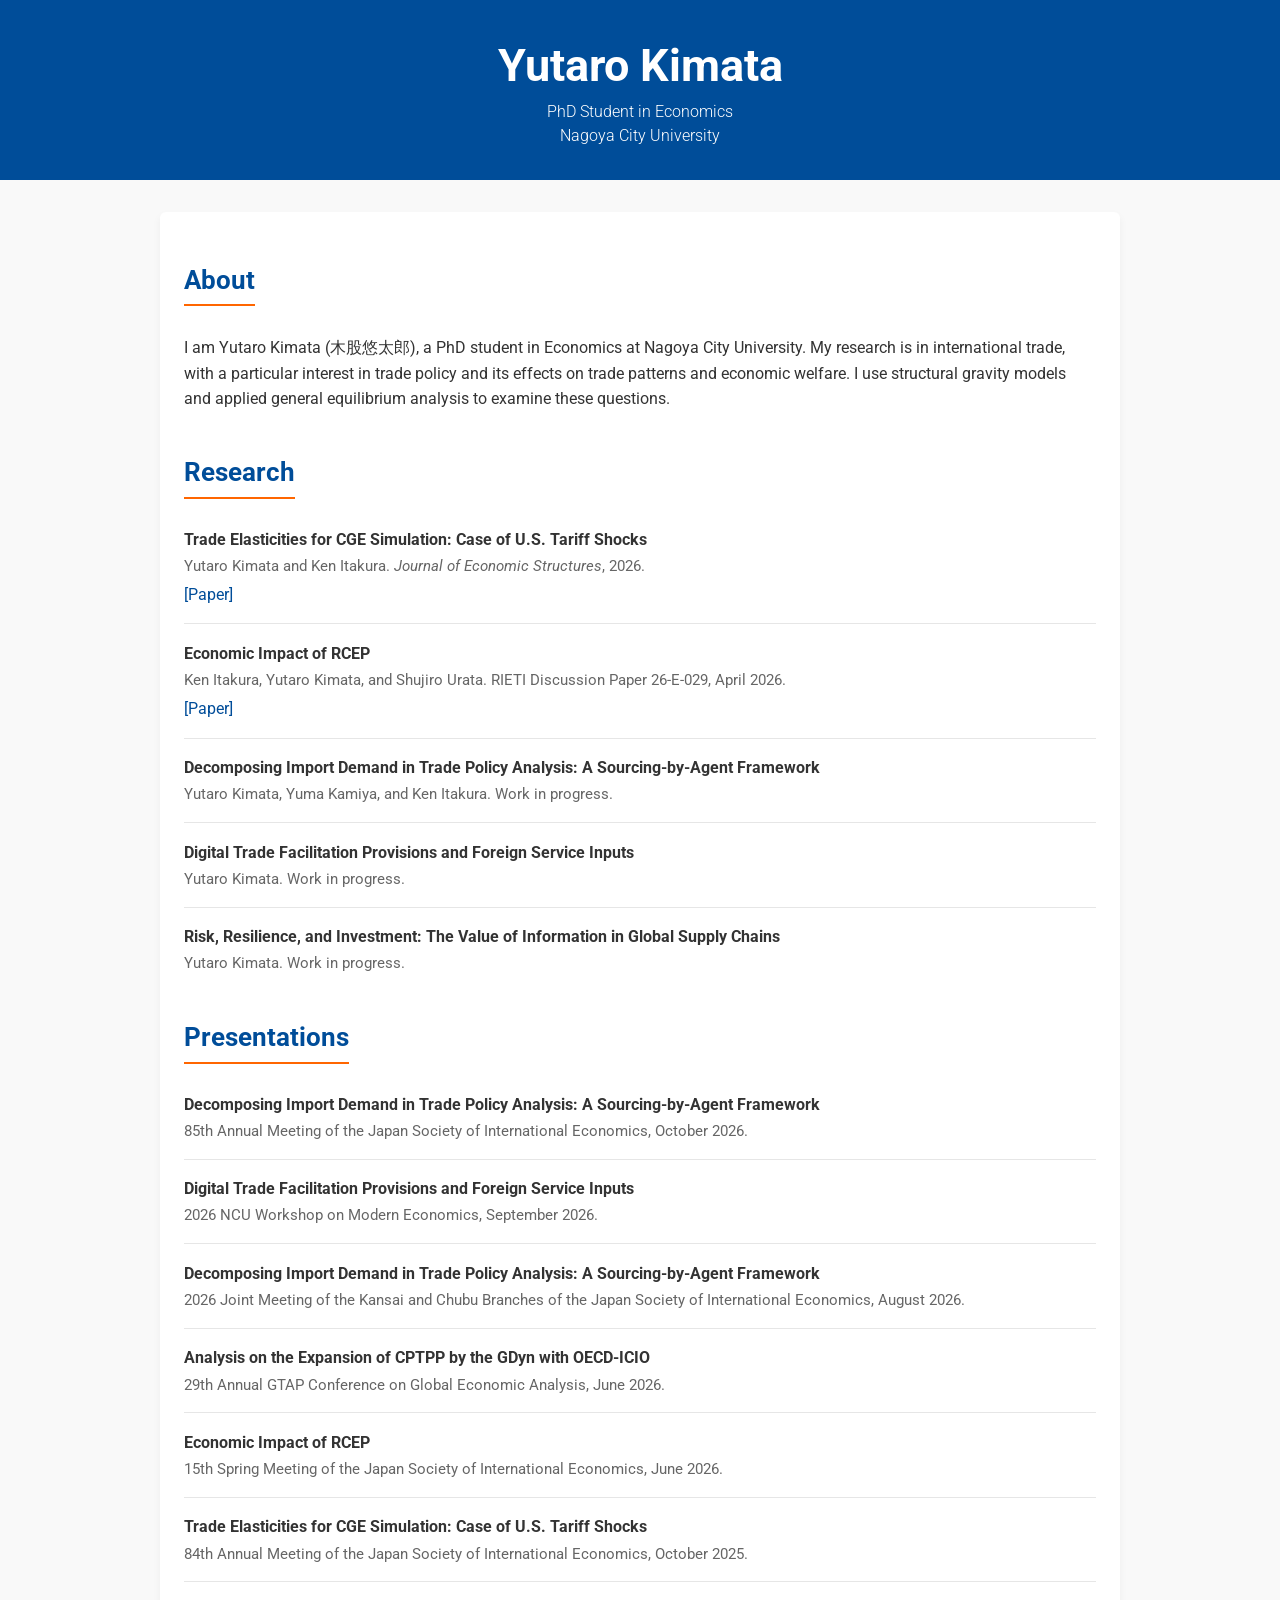
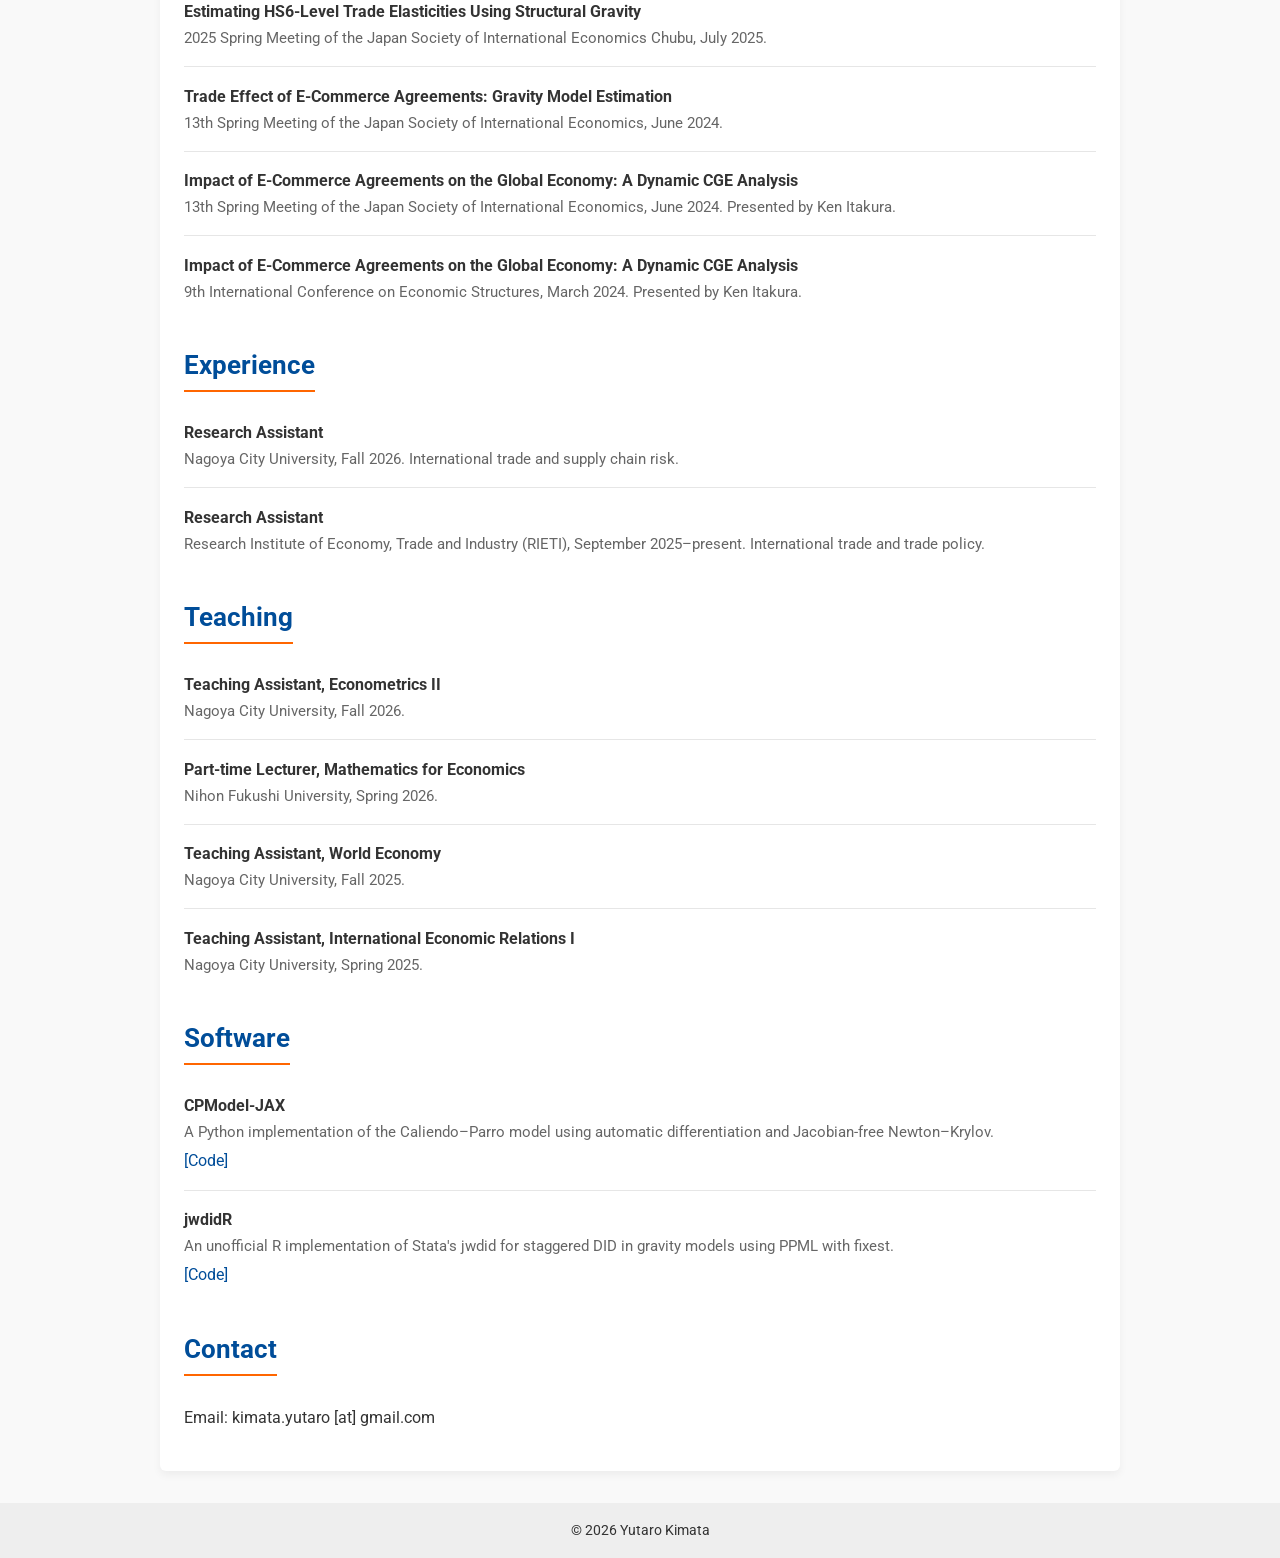
==== index.html @ 14b83aca "" ====
<!doctype html>
<html lang="en">

<head>
  <meta name="description"
    content="Yutaro Kimata (木股悠太郎) is a PhD student in Economics at Nagoya City University. His research is in international trade, with a particular interest in trade policy and its effects on trade patterns and economic welfare." />
  <title>Yutaro Kimata | PhD Student in Economics</title>
  <meta name="viewport" content="width=device-width, initial-scale=1.0" />

  <!-- Google Fonts -->
  <link rel="stylesheet" href="https://fonts.googleapis.com/css2?family=Roboto:wght@400;700&display=swap" />
  <link rel="stylesheet" href="style.css" />
</head>

<body>
  <header>
    <h1>Yutaro Kimata</h1>
    <p>
      PhD Student in Economics<br />
      Nagoya City University
    </p>
  </header>

  <div class="container">
    <!-- ABOUT -->
    <section id="about">
      <div class="about">
        <div>
          <h2 class="section-title">About</h2>
          <p>
            I am Yutaro Kimata (木股悠太郎), a PhD student in Economics at
            Nagoya City University. My research is in international trade,
            with a particular interest in trade policy and its effects on
            trade patterns and economic welfare. I use structural gravity
            models and applied general equilibrium analysis to examine these
            questions.
          </p>
        </div>
      </div>
    </section>

    <!-- RESEARCH -->
    <section id="research">
      <h2 class="section-title">Research</h2>

      <ul class="research-list">
        <li>
          <span class="paper-title">
            Trade Elasticities for CGE Simulation: Case of U.S. Tariff Shocks
          </span>
          <span class="note">
            Yutaro Kimata and Ken Itakura.
            <i>Journal of Economic Structures</i>, 2026.
          </span>
          <a href="https://doi.org/10.1186/s40008-026-00379-4" target="_blank" rel="noopener noreferrer">
            [Paper]
          </a>
        </li>

        <li>
          <span class="paper-title">Economic Impact of RCEP</span>
          <span class="note">
            Ken Itakura, Yutaro Kimata, and Shujiro Urata. RIETI Discussion
            Paper 26-E-029, April 2026.
          </span>
          <a href="https://www.rieti.go.jp/en/publications/summary/26040008.html" target="_blank"
            rel="noopener noreferrer">
            [Paper]
          </a>
        </li>

        <li>
          <span class="paper-title">
            Decomposing Import Demand in Trade Policy Analysis: A
            Sourcing-by-Agent Framework
          </span>
          <span class="note">Yutaro Kimata, Yuma Kamiya, and Ken Itakura. Work in
            progress.</span>
        </li>

        <li>
          <span class="paper-title">
            Digital Trade Facilitation Provisions and Foreign Service Inputs
          </span>
          <span class="note">Yutaro Kimata. Work in progress.</span>
        </li>

        <li>
          <span class="paper-title">
            Risk, Resilience, and Investment: The Value of Information in
            Global Supply Chains
          </span>
          <span class="note">Yutaro Kimata. Work in progress.</span>
        </li>
      </ul>
    </section>

    <!-- PRESENTATIONS -->
    <section id="presentations">
      <h2 class="section-title">Presentations</h2>

      <ul class="presentation-list">
        <li>
          <span class="paper-title">
            Decomposing Import Demand in Trade Policy Analysis: A
            Sourcing-by-Agent Framework
          </span>
          <span class="note">
            85th Annual Meeting of the Japan Society of International
            Economics, October 2026.
          </span>
        </li>

        <li>
          <span class="paper-title">
            Digital Trade Facilitation Provisions and Foreign Service Inputs
          </span>
          <span class="note">
            2026 NCU Workshop on Modern Economics, September 2026.
          </span>
        </li>

        <li>
          <span class="paper-title">
            Decomposing Import Demand in Trade Policy Analysis: A
            Sourcing-by-Agent Framework
          </span>
          <span class="note">
            2026 Joint Meeting of the Kansai and Chubu Branches of the Japan
            Society of International Economics, August 2026.
          </span>
        </li>

        <li>
          <span class="paper-title">
            Analysis on the Expansion of CPTPP by the GDyn with OECD-ICIO
          </span>
          <span class="note">
            29th Annual GTAP Conference on Global Economic Analysis, June
            2026.
          </span>
        </li>

        <li>
          <span class="paper-title">Economic Impact of RCEP</span>
          <span class="note">
            15th Spring Meeting of the Japan Society of International
            Economics, June 2026.
          </span>
        </li>

        <li>
          <span class="paper-title">
            Trade Elasticities for CGE Simulation: Case of U.S. Tariff Shocks
          </span>
          <span class="note">
            84th Annual Meeting of the Japan Society of International
            Economics, October 2025.
          </span>
        </li>

        <li>
          <span class="paper-title">
            Estimating HS6-Level Trade Elasticities Using Structural Gravity
          </span>
          <span class="note">
            2025 Spring Meeting of the Japan Society of International
            Economics Chubu, July 2025.
          </span>
        </li>

        <li>
          <span class="paper-title">
            Trade Effect of E-Commerce Agreements: Gravity Model Estimation
          </span>
          <span class="note">
            13th Spring Meeting of the Japan Society of International
            Economics, June 2024.
          </span>
        </li>

        <li>
          <span class="paper-title">
            Impact of E-Commerce Agreements on the Global Economy: A Dynamic
            CGE Analysis
          </span>
          <span class="note">
            13th Spring Meeting of the Japan Society of International
            Economics, June 2024. Presented by Ken Itakura.
          </span>
        </li>

        <li>
          <span class="paper-title">
            Impact of E-Commerce Agreements on the Global Economy: A Dynamic
            CGE Analysis
          </span>
          <span class="note">
            9th International Conference on Economic Structures, March 2024.
            Presented by Ken Itakura.
          </span>
        </li>
      </ul>
    </section>

    <!-- EXPERIENCE -->
    <section id="experience">
      <h2 class="section-title">Experience</h2>

      <ul class="experience-list">
        <li>
          <span class="paper-title">Research Assistant</span>
          <span class="note">
            Nagoya City University, Fall 2026. International trade and supply
            chain risk.
          </span>
        </li>
        <li>
          <span class="paper-title">Research Assistant</span>
          <span class="note">
            Research Institute of Economy, Trade and Industry (RIETI),
            September 2025–present. International trade and trade policy.
          </span>
        </li>
      </ul>
    </section>

    <!-- TEACHING -->
    <section id="teaching">
      <h2 class="section-title">Teaching</h2>

      <ul class="teaching-list">
        <li>
          <span class="paper-title">Teaching Assistant, Econometrics II</span>
          <span class="note"> Nagoya City University, Fall 2026. </span>
        </li>

        <li>
          <span class="paper-title">Part-time Lecturer, Mathematics for Economics</span>
          <span class="note"> Nihon Fukushi University, Spring 2026. </span>
        </li>

        <li>
          <span class="paper-title">Teaching Assistant, World Economy</span>
          <span class="note"> Nagoya City University, Fall 2025. </span>
        </li>

        <li>
          <span class="paper-title">
            Teaching Assistant, International Economic Relations I
          </span>
          <span class="note"> Nagoya City University, Spring 2025. </span>
        </li>
      </ul>
    </section>

    <!-- CODE -->
    <section id="code">
      <h2 class="section-title">Software</h2>
      <ul class="code-list">
        <li>
          <span class="paper-title">CPModel-JAX</span>
          <span class="note">
            A Python implementation of the Caliendo–Parro model using
            automatic differentiation and Jacobian-free Newton–Krylov.
          </span>
          <a href="https://github.com/YutaroKimata/CPModel-JAX" target="_blank" rel="noopener noreferrer">
            [Code]
          </a>
        </li>
        <li>
          <span class="paper-title">jwdidR</span>
          <span class="note">
            An unofficial R implementation of Stata's jwdid for staggered DID in gravity models using PPML with fixest.
          </span>
          <a href="https://github.com/YutaroKimata/jwdidR" target="_blank" rel="noopener noreferrer">
            [Code]
          </a>
        </li>
      </ul>
    </section>

    <!-- CONTACT -->
    <section id="contact">
      <h2 class="section-title">Contact</h2>
      <p>Email: kimata.yutaro [at] gmail.com</p>
    </section>
  </div>

  <footer>© 2026 Yutaro Kimata</footer>
</body>

</html>
---- style.css ----
/* ---------- GLOBAL STYLES ---------- */
:root {
  --primary: #004d99;
  --accent: #ff6600;
  --bg: #f9f9f9;
  --text: #333;
  --muted: #666;
  --link-hover: #e60000;
  --card-bg: #fff;
  --border: #e6e6e6;
}

* {
  box-sizing: border-box;
}

body {
  margin: 0;
  font-family:
    "Roboto",
    -apple-system,
    BlinkMacSystemFont,
    "Segoe UI",
    sans-serif;
  background-color: var(--bg);
  color: var(--text);
  line-height: 1.6;
}

a {
  color: var(--primary);
  text-decoration: none;
}

a:hover,
a:focus {
  color: var(--link-hover);
  text-decoration: underline;
}

/* ---------- HEADER ---------- */
header {
  background: var(--primary);
  color: #fff;
  padding: 2rem 1rem;
  text-align: center;
}

header h1 {
  margin: 0.5rem 0;
  font-size: 2.8rem;
  line-height: 1.15;
}

header p {
  margin: 0;
  font-weight: 300;
  line-height: 1.5;
}

.name-ja {
  margin: 0.1rem 0 0.6rem;
  font-size: 1.05rem;
  font-weight: 400;
  letter-spacing: 0.04em;
}

/* ---------- LAYOUT ---------- */
.container {
  width: 90%;
  max-width: 960px;
  margin: 2rem auto;
  padding: 1.5rem;
  background: var(--card-bg);
  box-shadow: 0 4px 8px rgba(0, 0, 0, 0.05);
  border-radius: 6px;
}

/* ---------- ABOUT SECTION ---------- */
.about {
  display: flex;
  flex-wrap: wrap;
  align-items: center;
}

.about img {
  width: 180px;
  height: 180px;
  border-radius: 50%;
  margin-right: 1.5rem;
  object-fit: cover;
  box-shadow: 0 2px 4px rgba(0, 0, 0, 0.15);
}

.about div {
  flex: 1;
  min-width: 250px;
}

/* ---------- SECTION TITLES ---------- */
.section-title {
  font-size: 1.6rem;
  margin-top: 1.5rem;
  margin-bottom: 0.8rem;
  color: var(--primary);
  border-bottom: 2px solid var(--accent);
  display: inline-block;
  padding-bottom: 4px;
}

/* ---------- LIST SECTIONS ---------- */
.research-list,
.presentation-list,
.experience-list,
.teaching-list,
.code-list {
  list-style: none;
  padding-left: 0;
  margin-top: 1rem;
  margin-bottom: 0;
}

.research-list li,
.presentation-list li,
.experience-list li,
.teaching-list li,
.code-list li {
  margin-bottom: 1.1rem;
  padding-bottom: 1rem;
  border-bottom: 1px solid var(--border);
}

.research-list li:last-child,
.presentation-list li:last-child,
.experience-list li:last-child,
.teaching-list li:last-child,
.code-list li:last-child {
  border-bottom: none;
  padding-bottom: 0;
}

.paper-title {
  display: block;
  font-weight: 700;
  line-height: 1.45;
  margin-bottom: 0.25rem;
}

.note {
  display: block;
  color: var(--muted);
  font-size: 0.95rem;
  line-height: 1.5;
}

.research-list a,
.presentation-list a,
.experience-list a,
.teaching-list a,
.code-list a {
  display: inline-block;
  margin-top: 0.25rem;
}

/* ---------- CONTACT SECTION ---------- */
.contact-icons a {
  display: inline-block;
  margin-right: 1.2rem;
  font-size: 1.8rem;
  color: #555;
}

.contact-icons a:hover {
  color: var(--primary);
}

/* ---------- FOOTER ---------- */
footer {
  text-align: center;
  padding: 1rem;
  background: #eee;
  margin-top: 2rem;
  font-size: 0.9rem;
}

/* ---------- RESPONSIVE ---------- */
@media (max-width: 600px) {
  .research-list,
  .presentation-list,
  .experience-list,
  .teaching-list,
  .code-list {
    margin-top: 0.8rem;
  }

  .research-list li,
  .presentation-list li,
  .experience-list li,
  .teaching-list li,
  .code-list li {
    margin-bottom: 1.2rem;
    padding-bottom: 1rem;
  }

  .paper-title {
    font-size: 1rem;
    line-height: 1.45;
  }

  .note {
    font-size: 0.9rem;
    line-height: 1.5;
  }
}
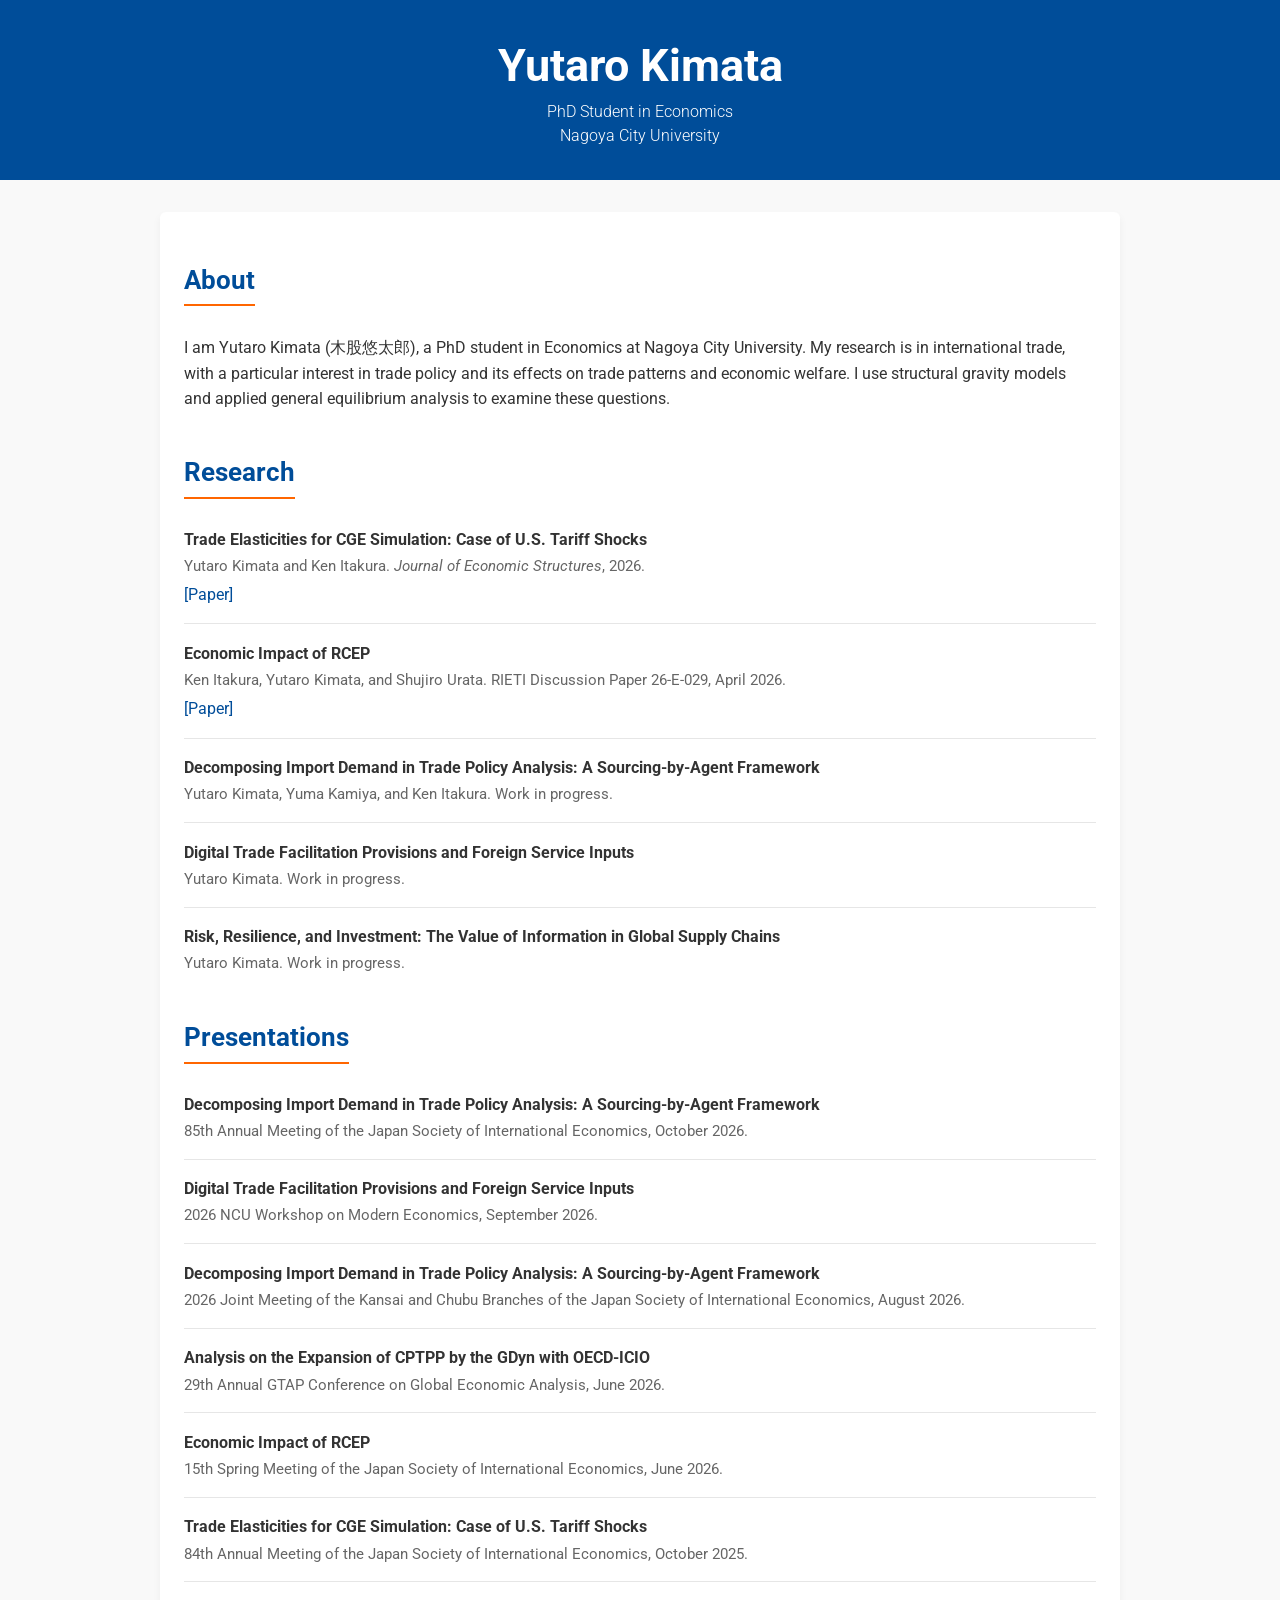
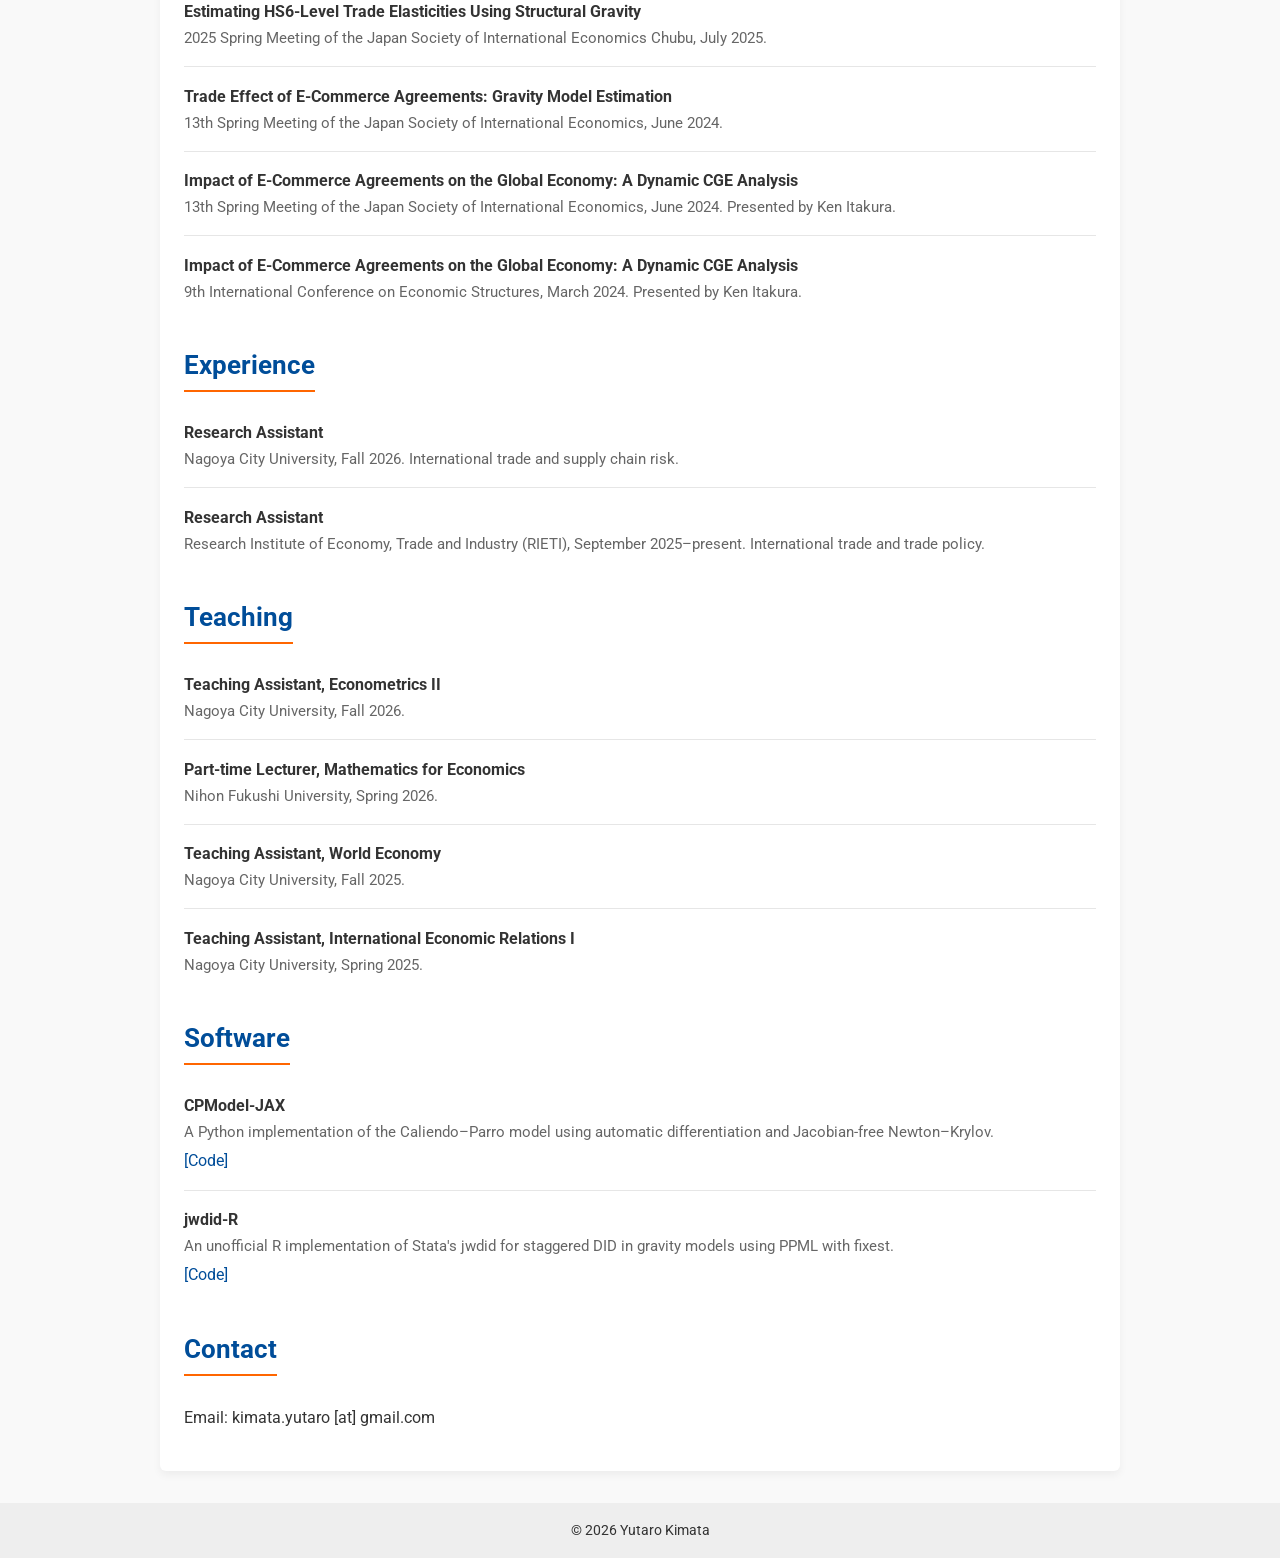
==== commit ac855970: "" ====
--- a/index.html
+++ b/index.html
@@ -269,11 +269,11 @@
           </a>
         </li>
         <li>
-          <span class="paper-title">jwdidR</span>
+          <span class="paper-title">jwdid-R</span>
           <span class="note">
             An unofficial R implementation of Stata's jwdid for staggered DID in gravity models using PPML with fixest.
           </span>
-          <a href="https://github.com/YutaroKimata/jwdidR" target="_blank" rel="noopener noreferrer">
+          <a href="https://github.com/YutaroKimata/jwdid-R" target="_blank" rel="noopener noreferrer">
             [Code]
           </a>
         </li>
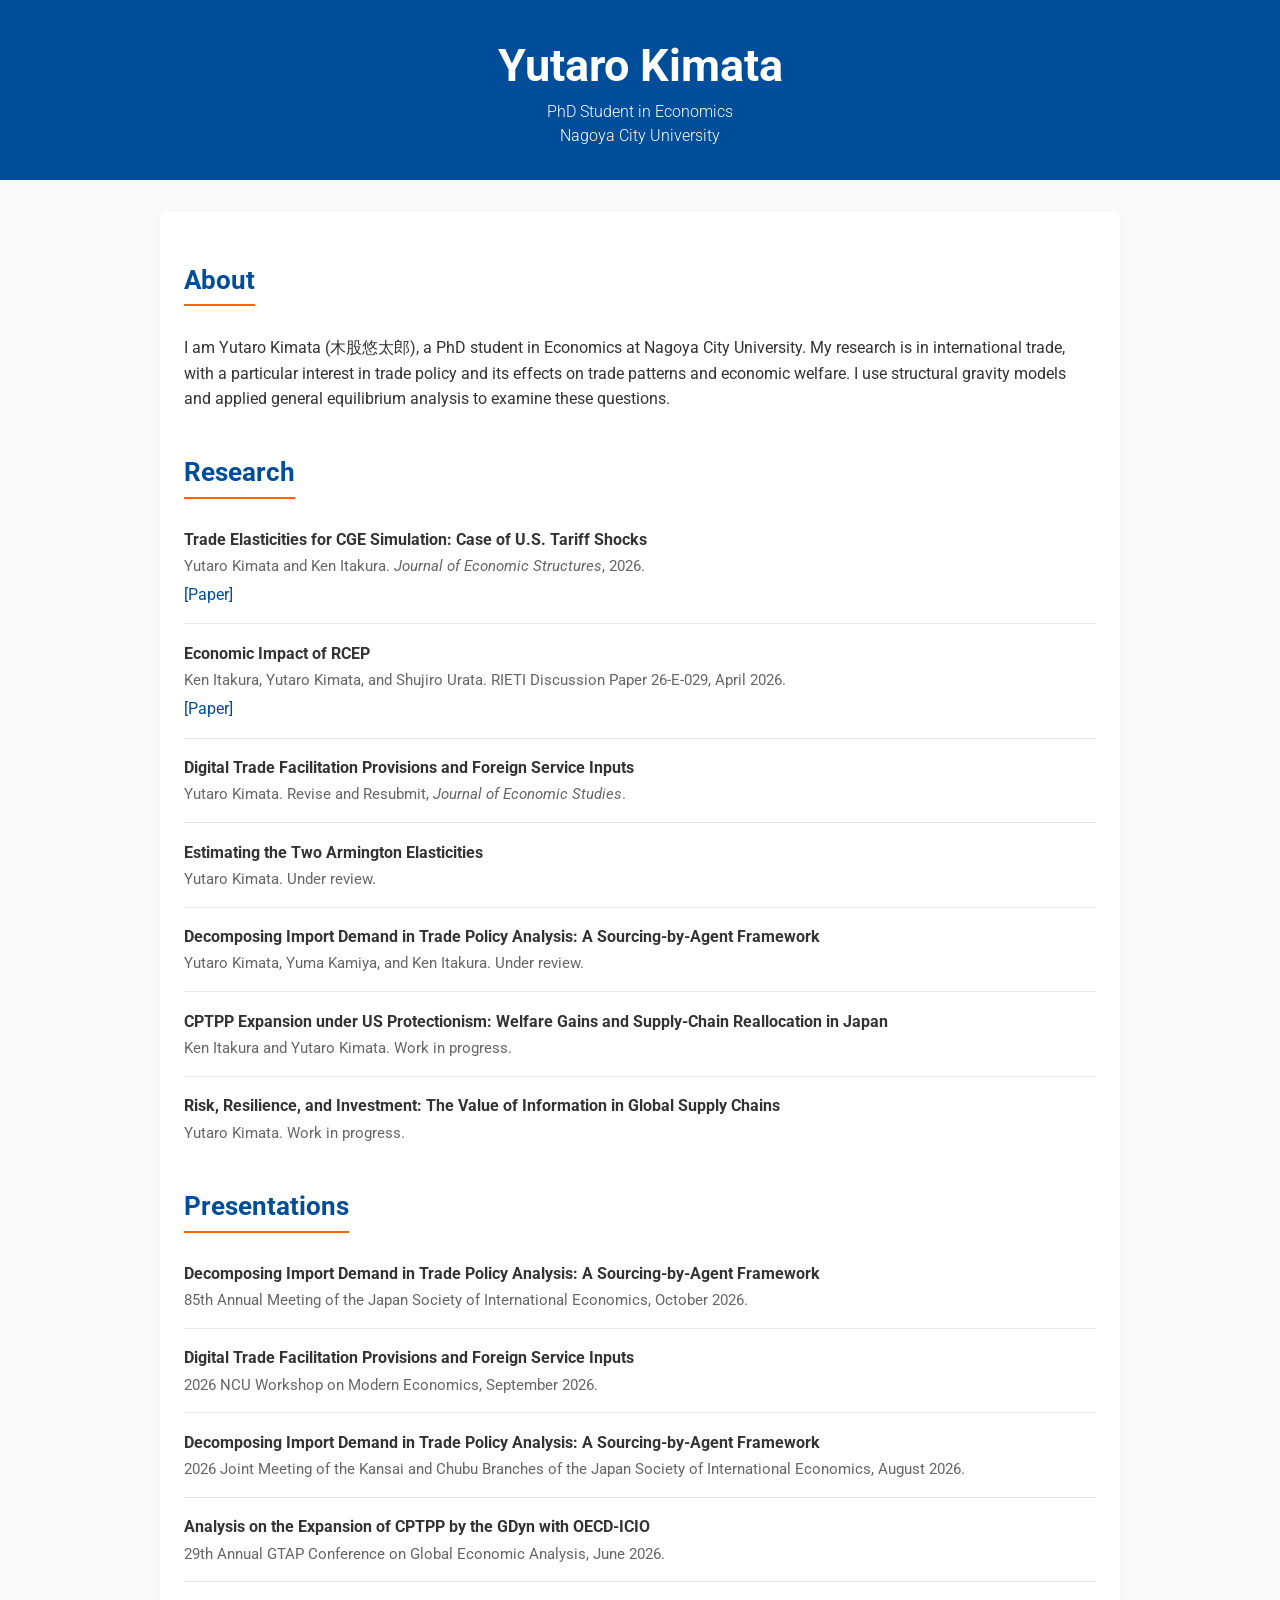
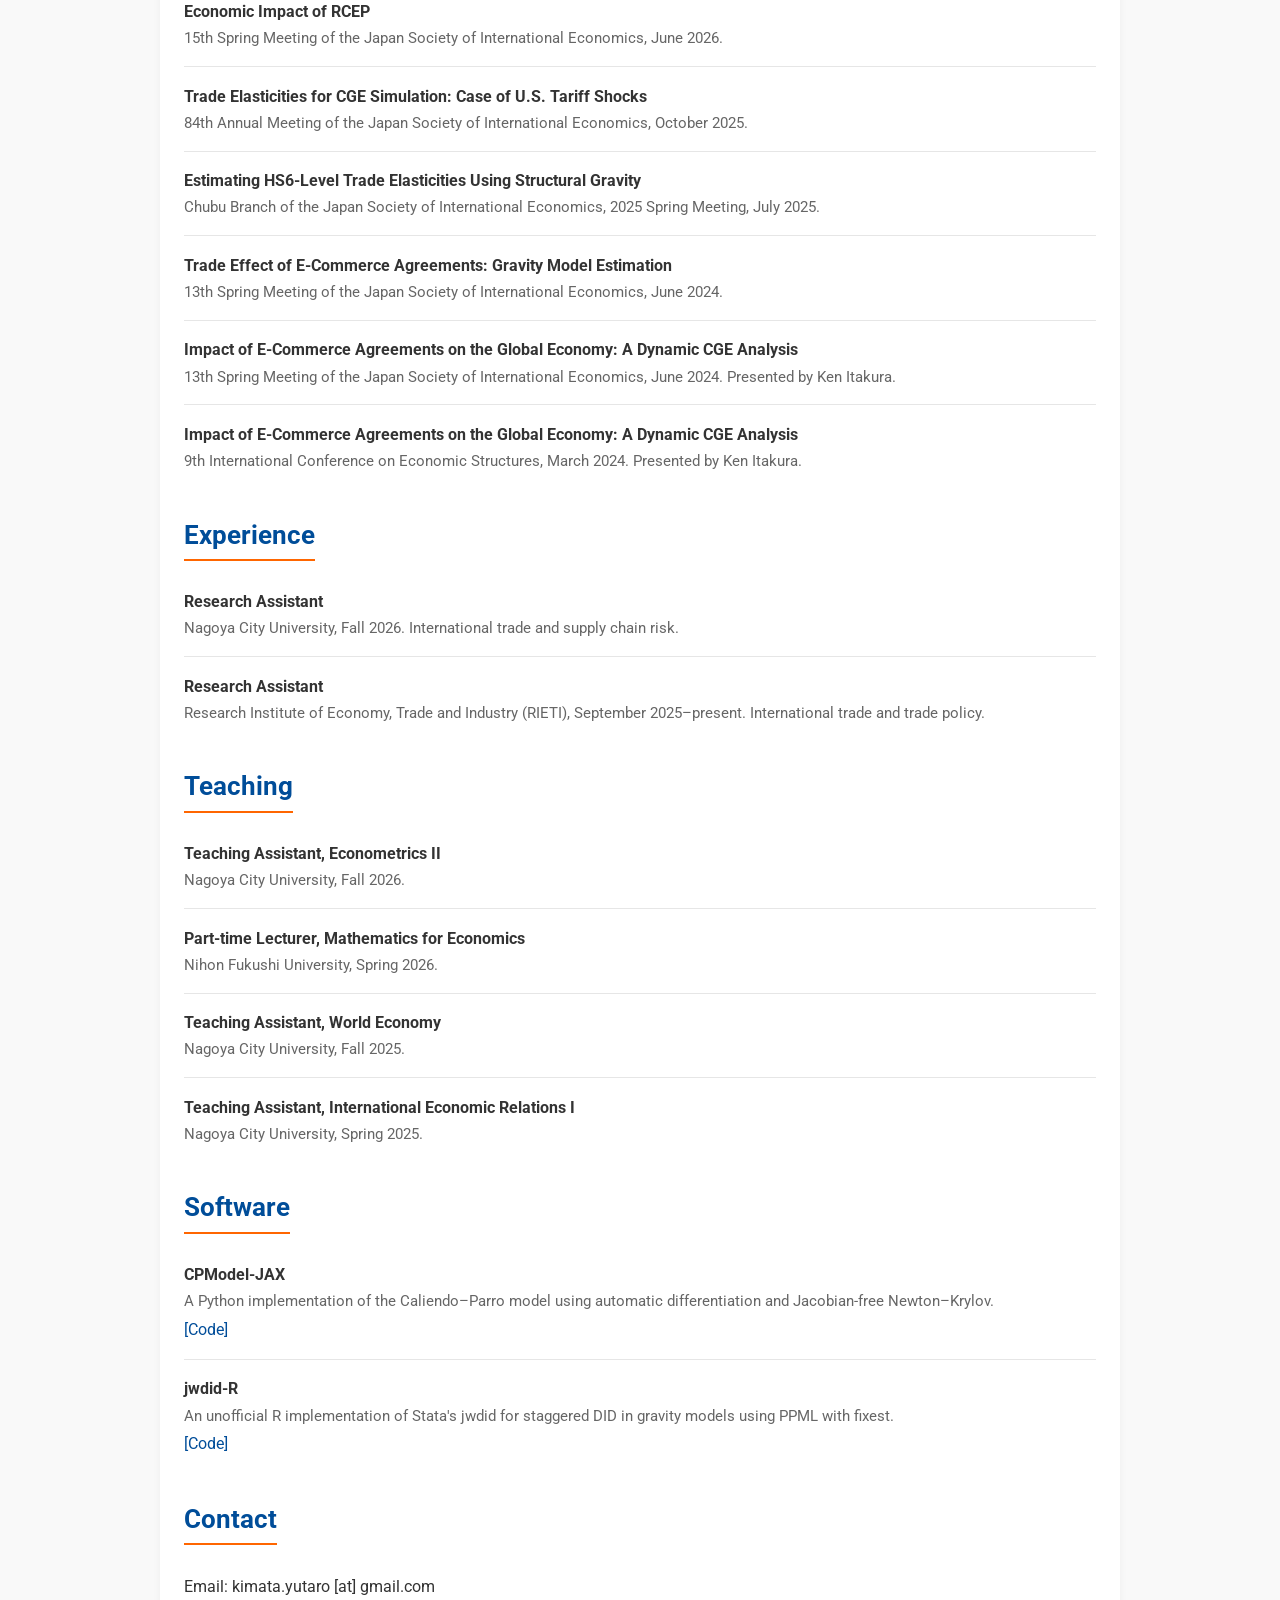
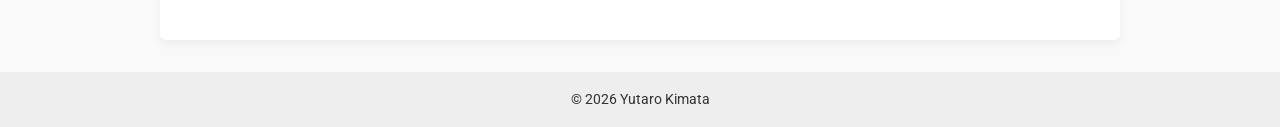
==== commit f42a22eb: "" ====
--- a/index.html
+++ b/index.html
@@ -71,18 +71,35 @@
 
         <li>
           <span class="paper-title">
+            Digital Trade Facilitation Provisions and Foreign Service Inputs
+          </span>
+          <span class="note">Yutaro Kimata. Revise and Resubmit,
+            <i>Journal of Economic Studies</i>.</span>
+        </li>
+
+        <li>
+          <span class="paper-title">
+            Estimating the Two Armington Elasticities
+          </span>
+          <span class="note"> Yutaro Kimata. Under review. </span>
+        </li>
+
+        <li>
+          <span class="paper-title">
             Decomposing Import Demand in Trade Policy Analysis: A
             Sourcing-by-Agent Framework
           </span>
-          <span class="note">Yutaro Kimata, Yuma Kamiya, and Ken Itakura. Work in
-            progress.</span>
-        </li>
-
-        <li>
-          <span class="paper-title">
-            Digital Trade Facilitation Provisions and Foreign Service Inputs
-          </span>
-          <span class="note">Yutaro Kimata. Work in progress.</span>
+          <span class="note">Yutaro Kimata, Yuma Kamiya, and Ken Itakura. Under review.</span>
+        </li>
+
+        <li>
+          <span class="paper-title">
+            CPTPP Expansion under US Protectionism: Welfare Gains and
+            Supply-Chain Reallocation in Japan
+          </span>
+          <span class="note">
+            Ken Itakura and Yutaro Kimata. Work in progress.
+          </span>
         </li>
 
         <li>
@@ -164,8 +181,8 @@
             Estimating HS6-Level Trade Elasticities Using Structural Gravity
           </span>
           <span class="note">
-            2025 Spring Meeting of the Japan Society of International
-            Economics Chubu, July 2025.
+            Chubu Branch of the Japan Society of International
+            Economics, 2025 Spring Meeting, July 2025.
           </span>
         </li>
 
@@ -271,7 +288,8 @@
         <li>
           <span class="paper-title">jwdid-R</span>
           <span class="note">
-            An unofficial R implementation of Stata's jwdid for staggered DID in gravity models using PPML with fixest.
+            An unofficial R implementation of Stata's jwdid for staggered DID
+            in gravity models using PPML with fixest.
           </span>
           <a href="https://github.com/YutaroKimata/jwdid-R" target="_blank" rel="noopener noreferrer">
             [Code]
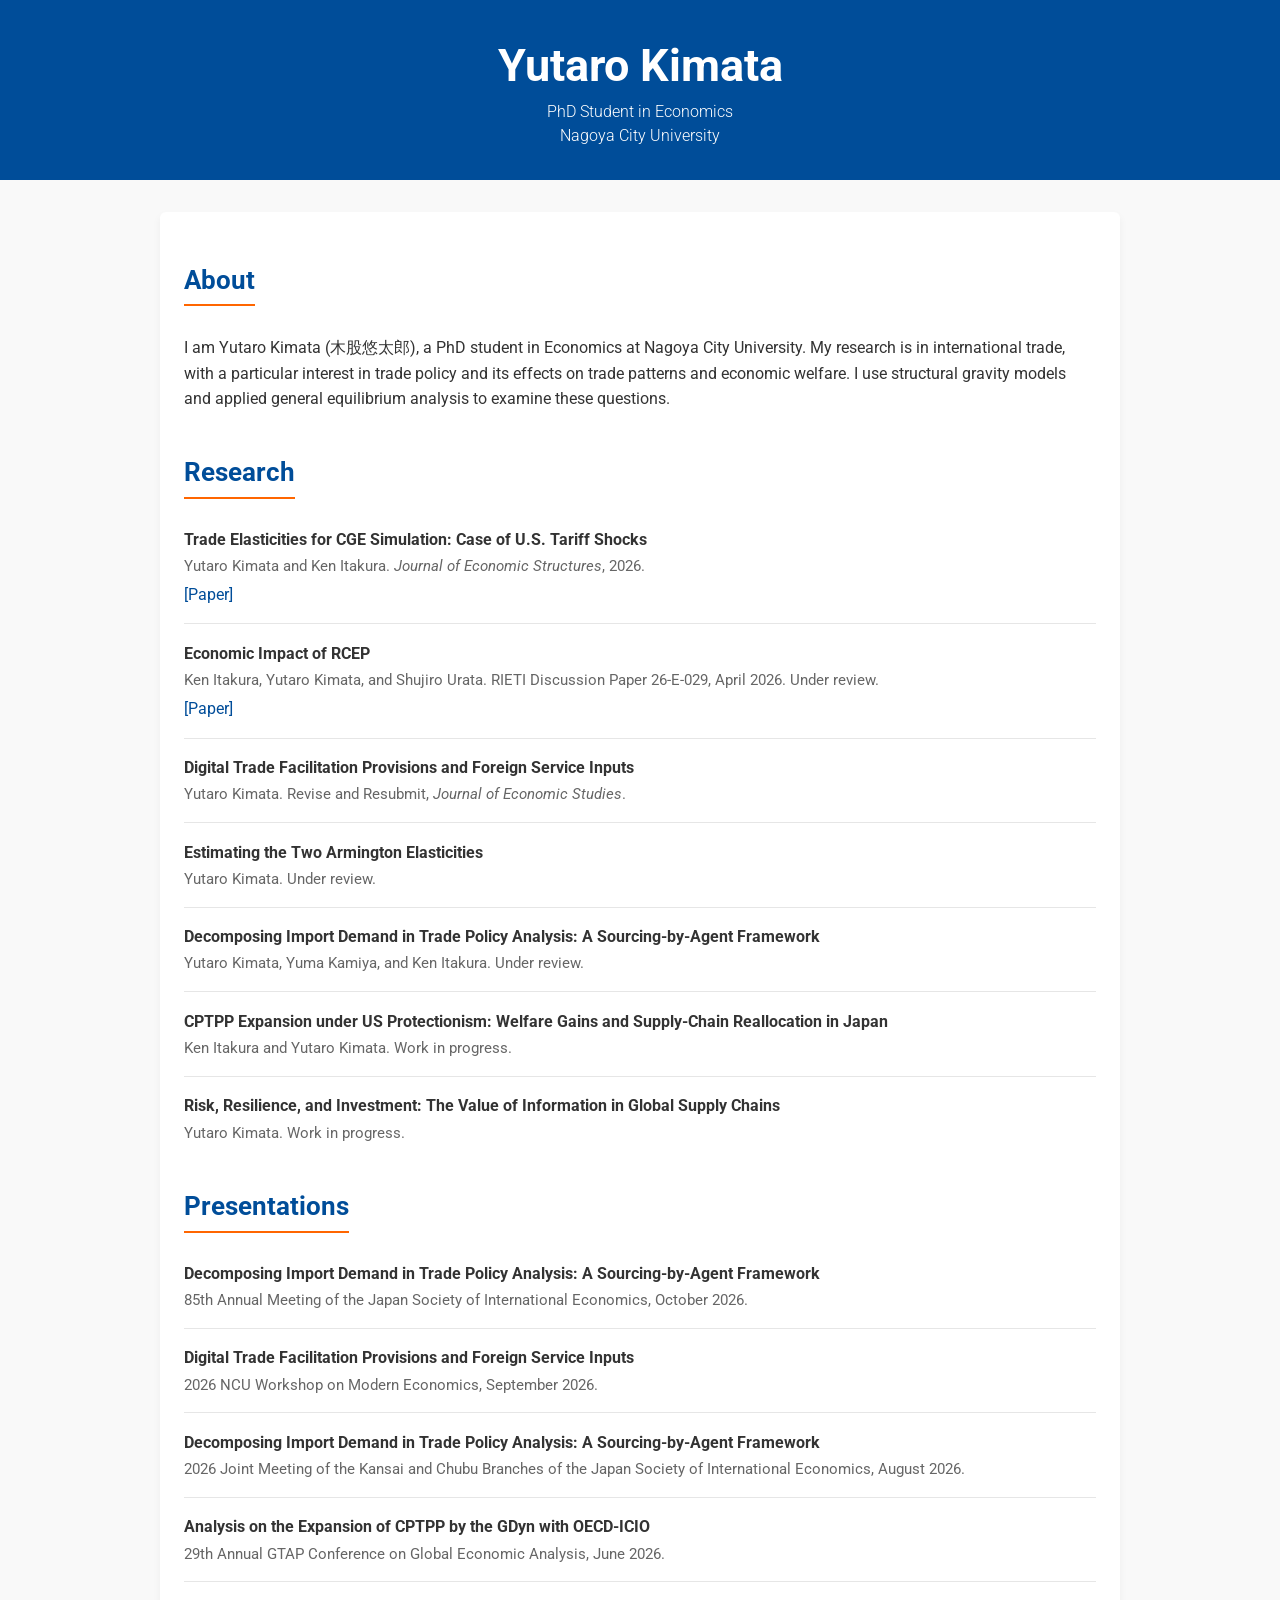
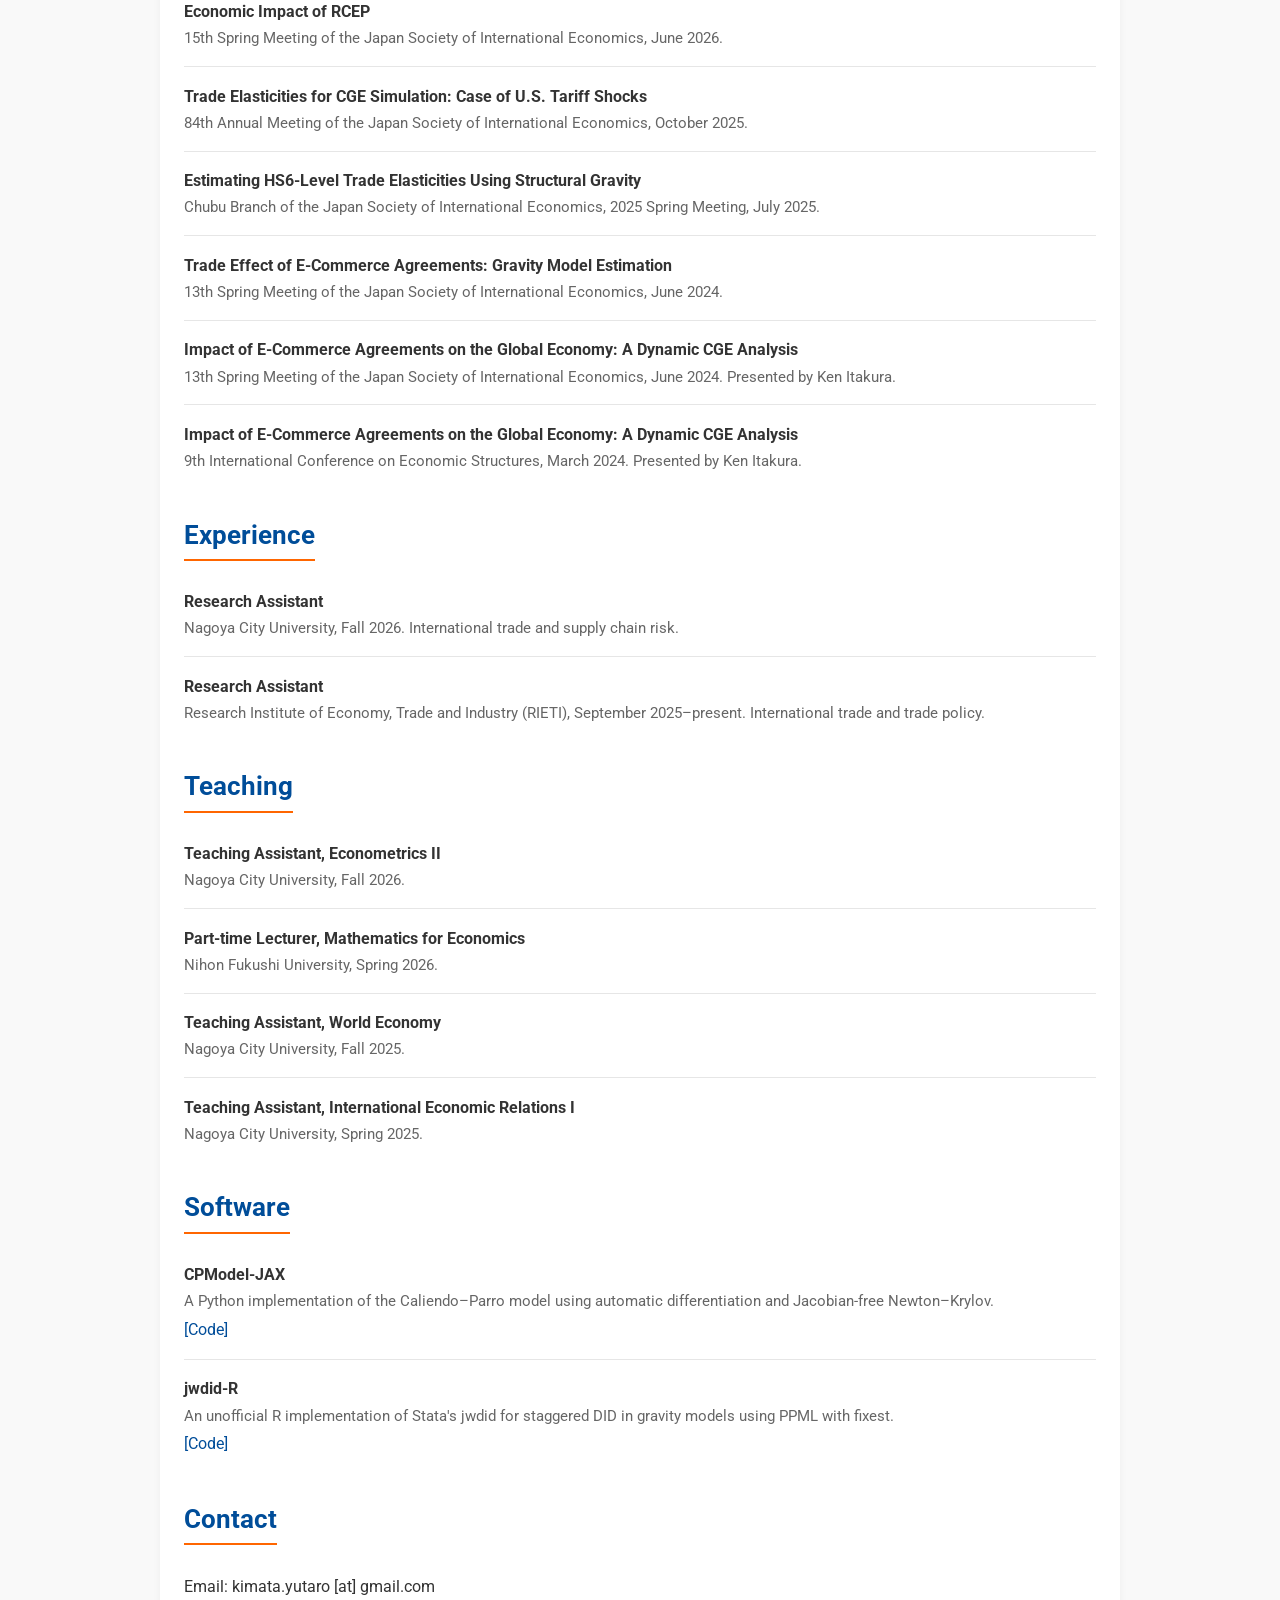
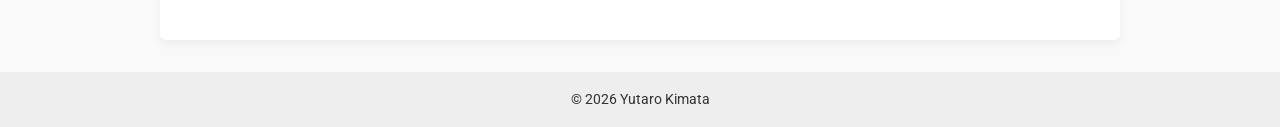
==== commit 24cb027b: "" ====
--- a/index.html
+++ b/index.html
@@ -61,7 +61,7 @@
           <span class="paper-title">Economic Impact of RCEP</span>
           <span class="note">
             Ken Itakura, Yutaro Kimata, and Shujiro Urata. RIETI Discussion
-            Paper 26-E-029, April 2026.
+            Paper 26-E-029, April 2026. Under review.
           </span>
           <a href="https://www.rieti.go.jp/en/publications/summary/26040008.html" target="_blank"
             rel="noopener noreferrer">
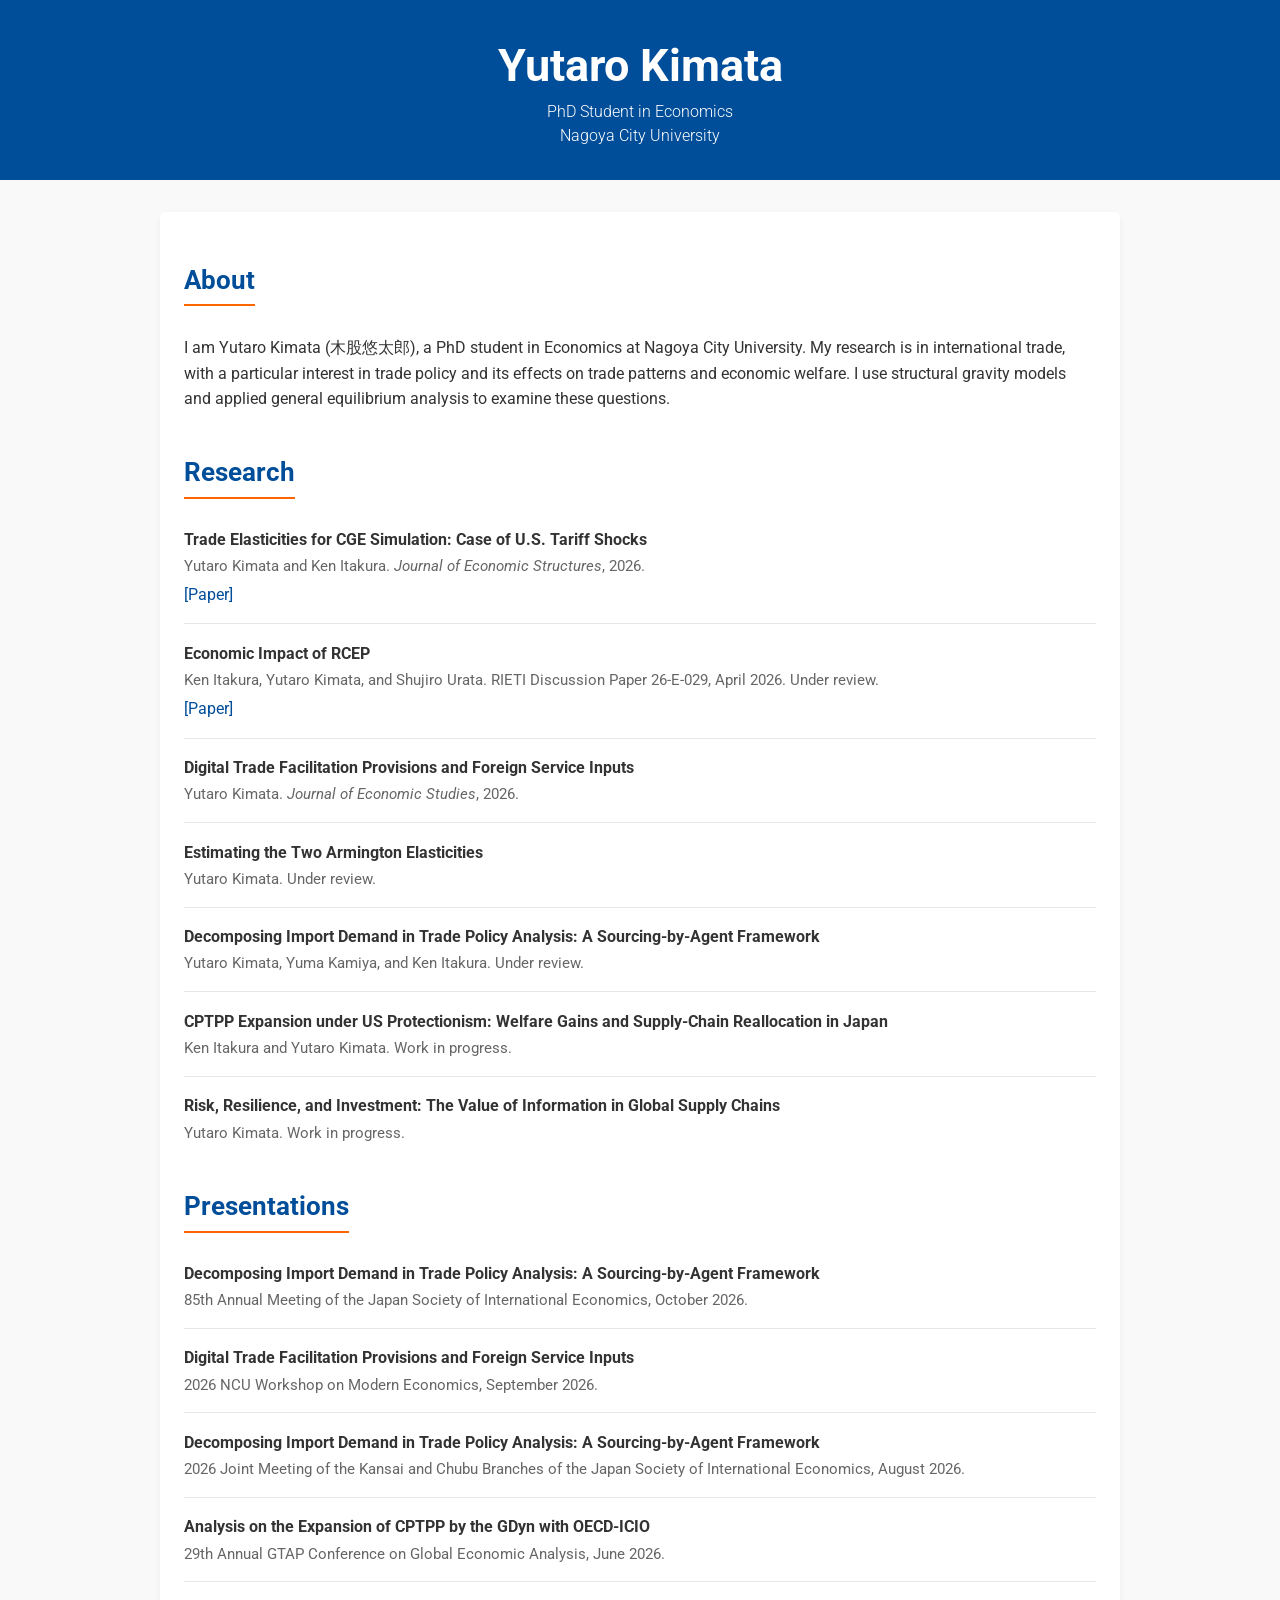
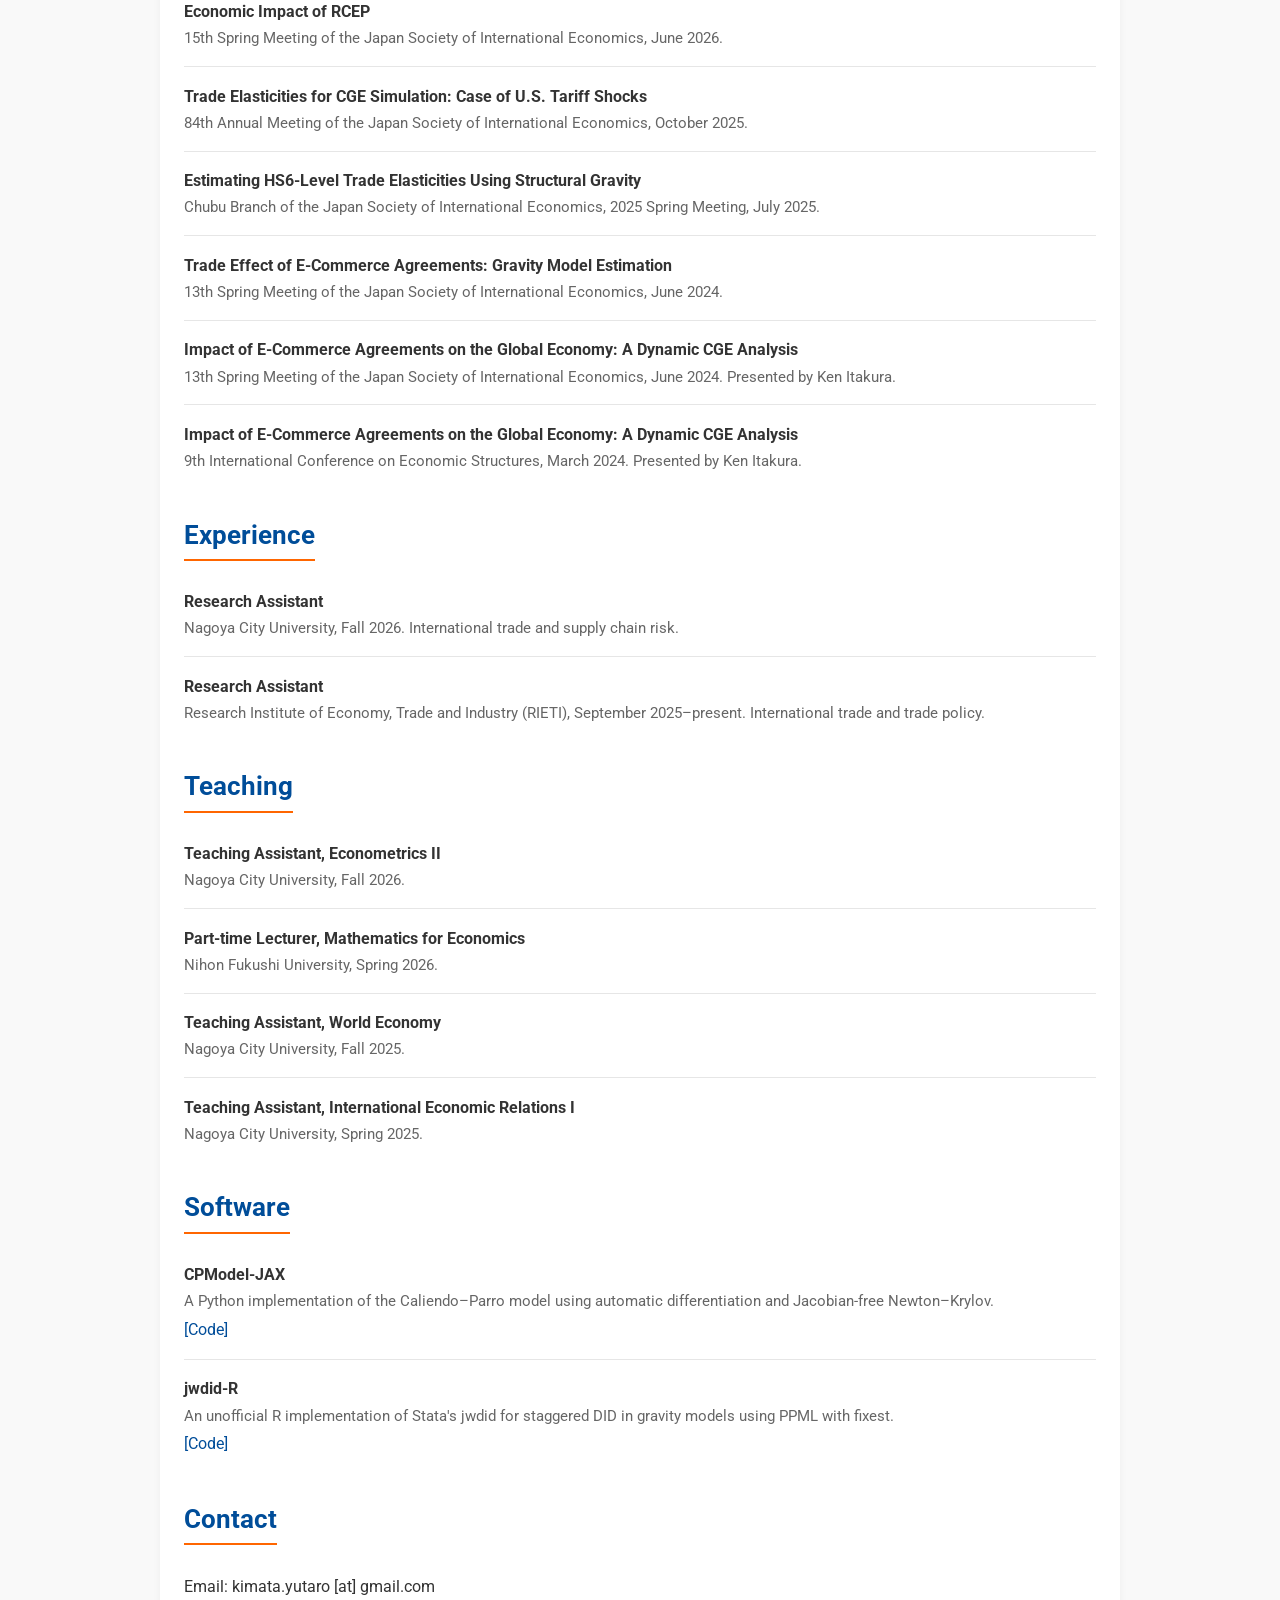
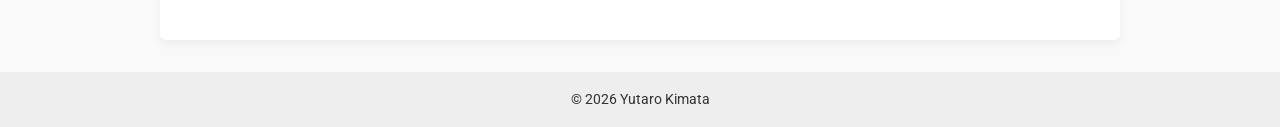
==== commit 04319cab: "Update index.html" ====
--- a/index.html
+++ b/index.html
@@ -73,8 +73,9 @@
           <span class="paper-title">
             Digital Trade Facilitation Provisions and Foreign Service Inputs
           </span>
-          <span class="note">Yutaro Kimata. Revise and Resubmit,
-            <i>Journal of Economic Studies</i>.</span>
+          <span class="note">Yutaro Kimata.
+            <i>Journal of Economic Studies</i>, 2026.
+          </span>
         </li>
 
         <li>
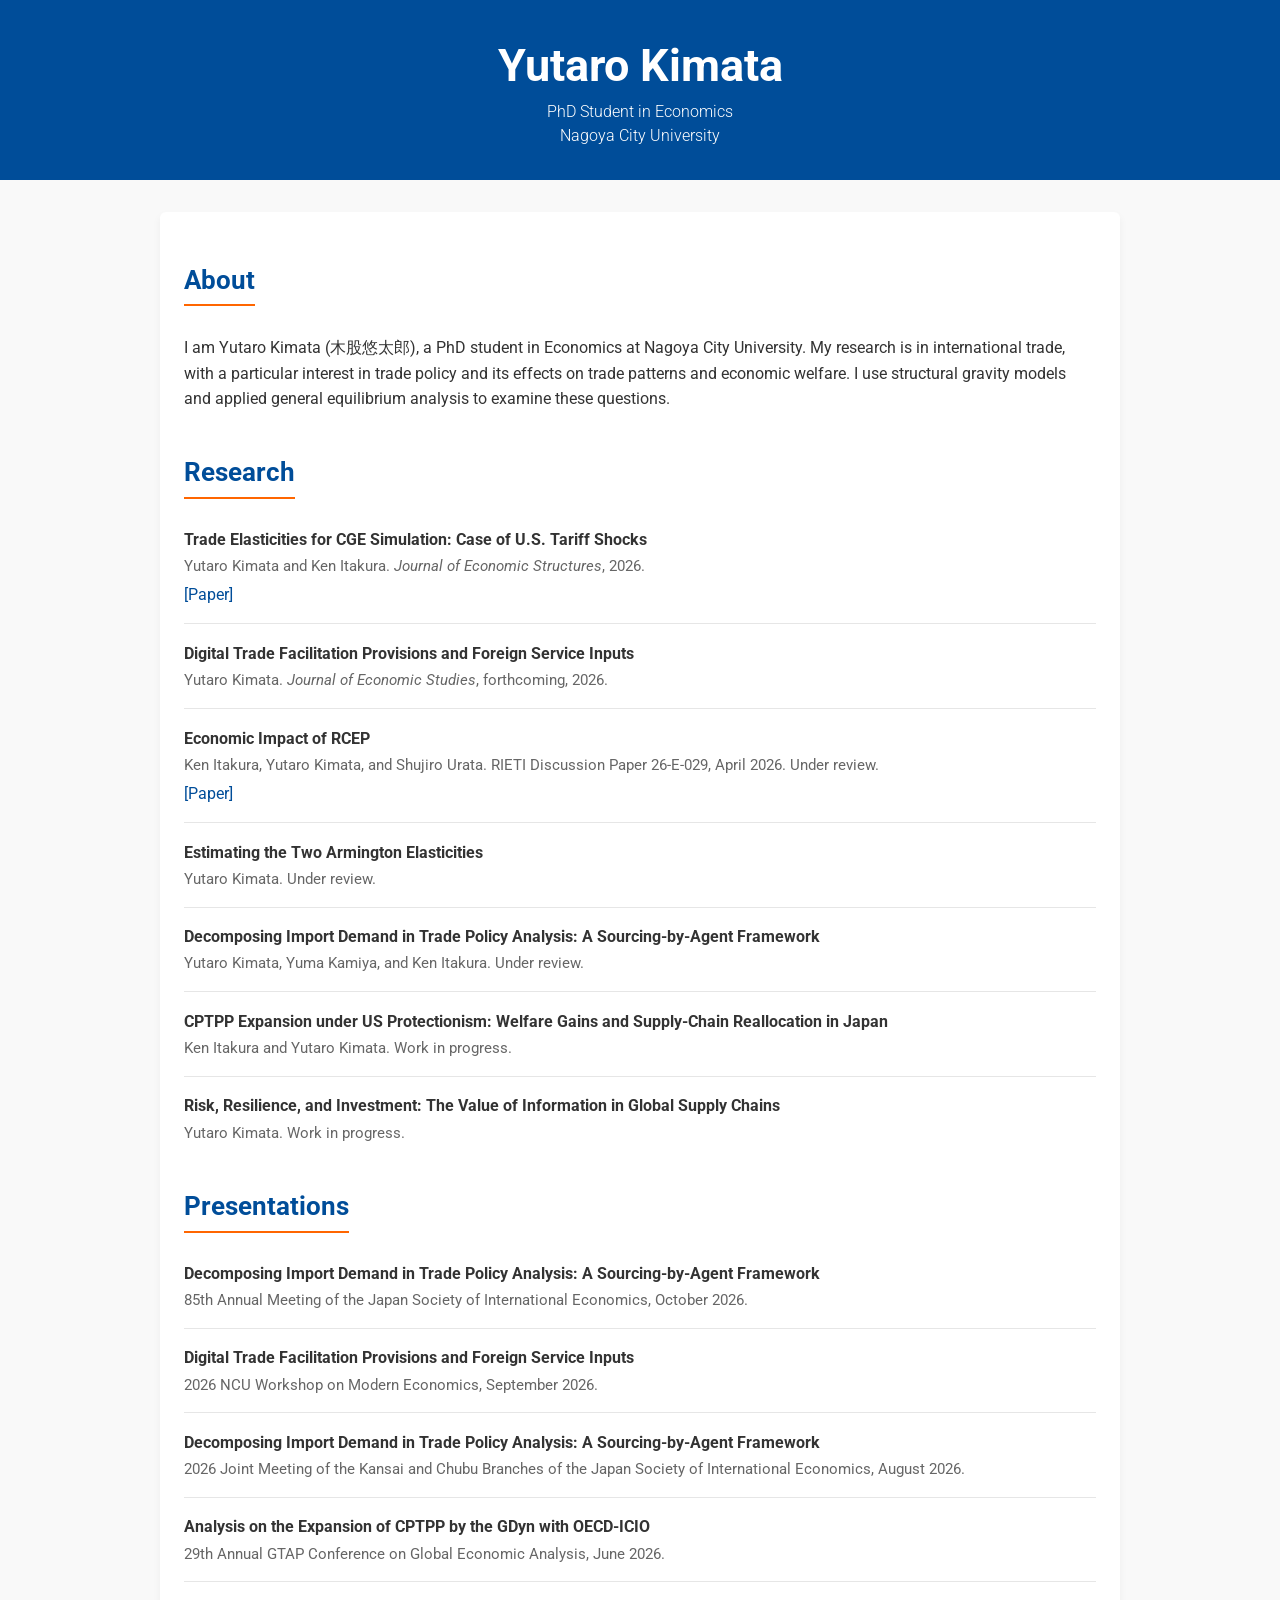
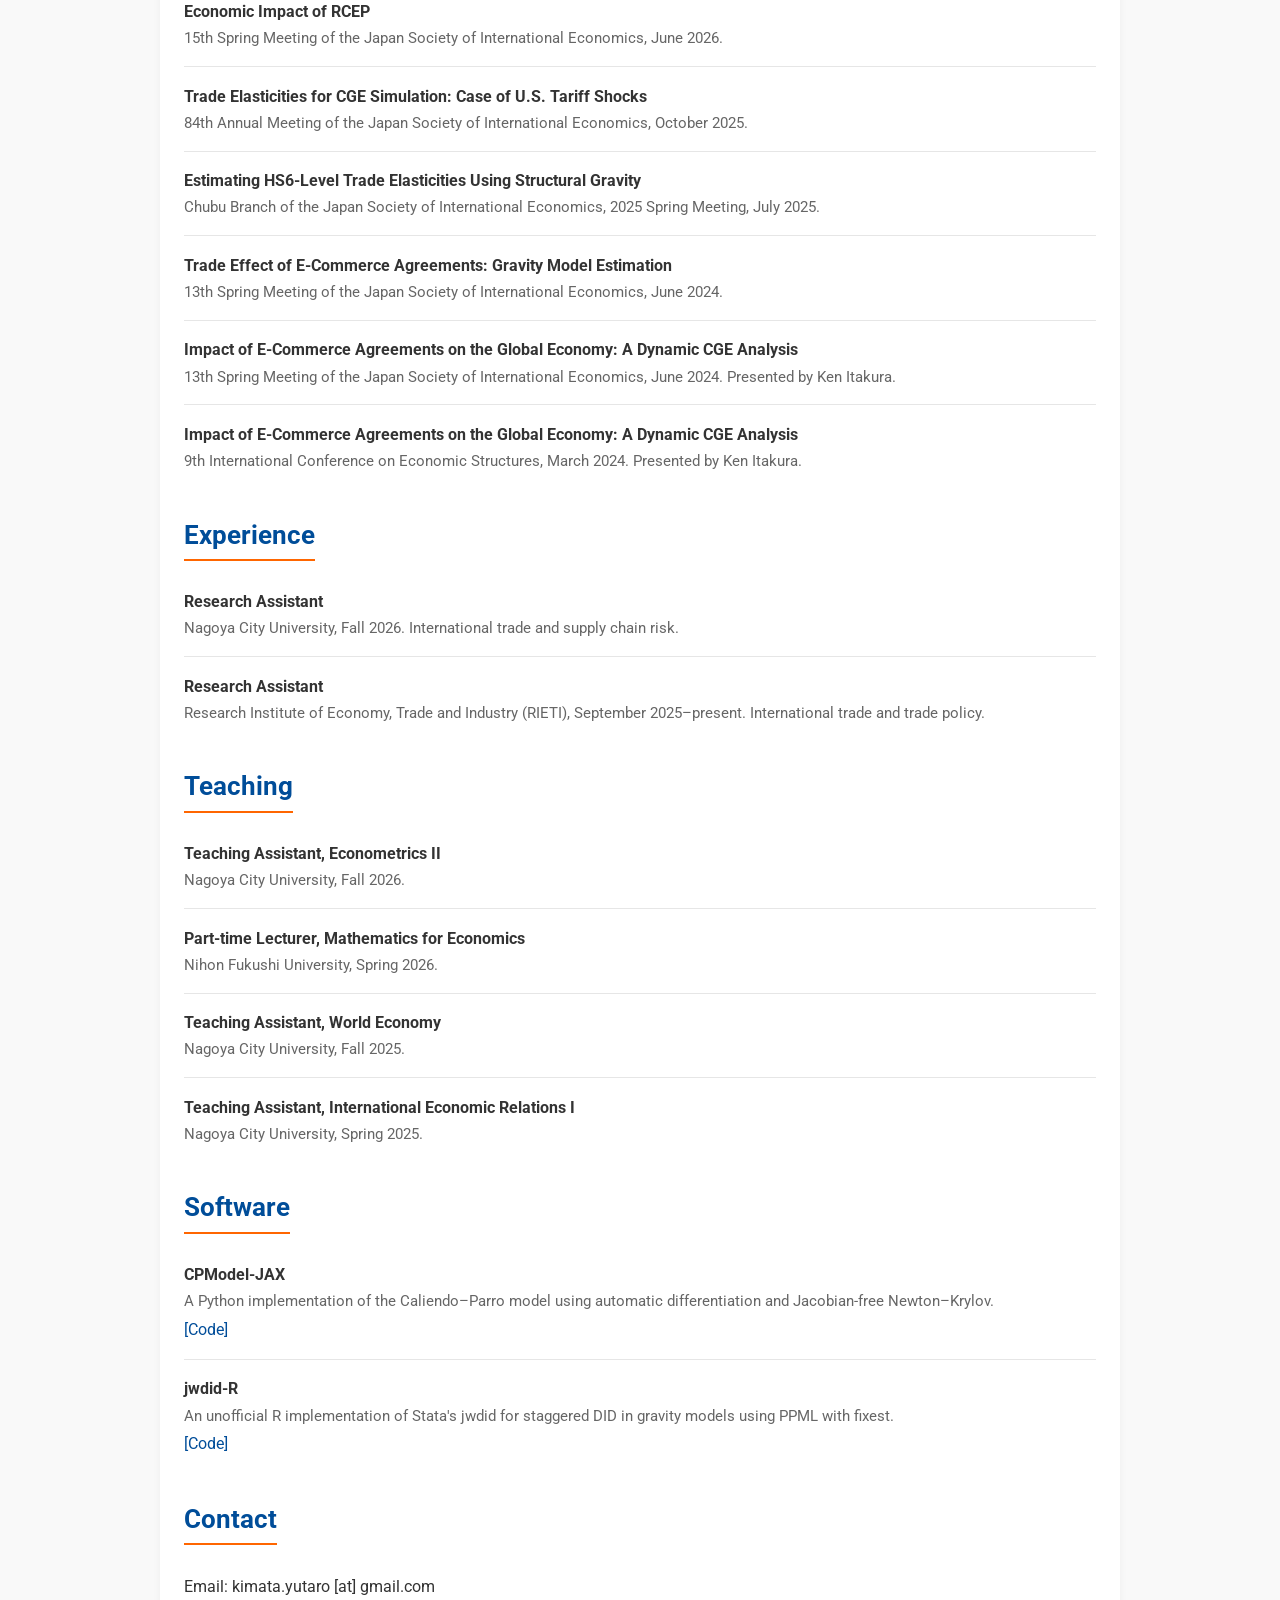
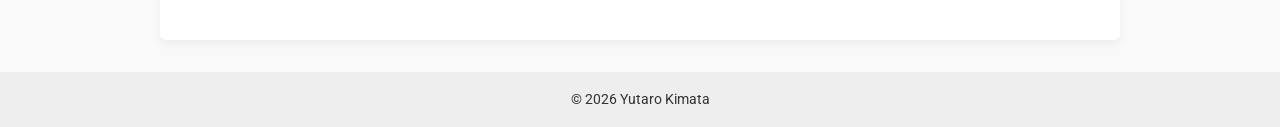
==== commit d369afe7: "Update index.html" ====
--- a/index.html
+++ b/index.html
@@ -56,6 +56,15 @@
             [Paper]
           </a>
         </li>
+        
+        <li>
+          <span class="paper-title">
+            Digital Trade Facilitation Provisions and Foreign Service Inputs
+          </span>
+          <span class="note">Yutaro Kimata.
+            <i>Journal of Economic Studies</i>, forthcoming, 2026.
+          </span>
+        </li>
 
         <li>
           <span class="paper-title">Economic Impact of RCEP</span>
@@ -71,15 +80,6 @@
 
         <li>
           <span class="paper-title">
-            Digital Trade Facilitation Provisions and Foreign Service Inputs
-          </span>
-          <span class="note">Yutaro Kimata.
-            <i>Journal of Economic Studies</i>, 2026.
-          </span>
-        </li>
-
-        <li>
-          <span class="paper-title">
             Estimating the Two Armington Elasticities
           </span>
           <span class="note"> Yutaro Kimata. Under review. </span>
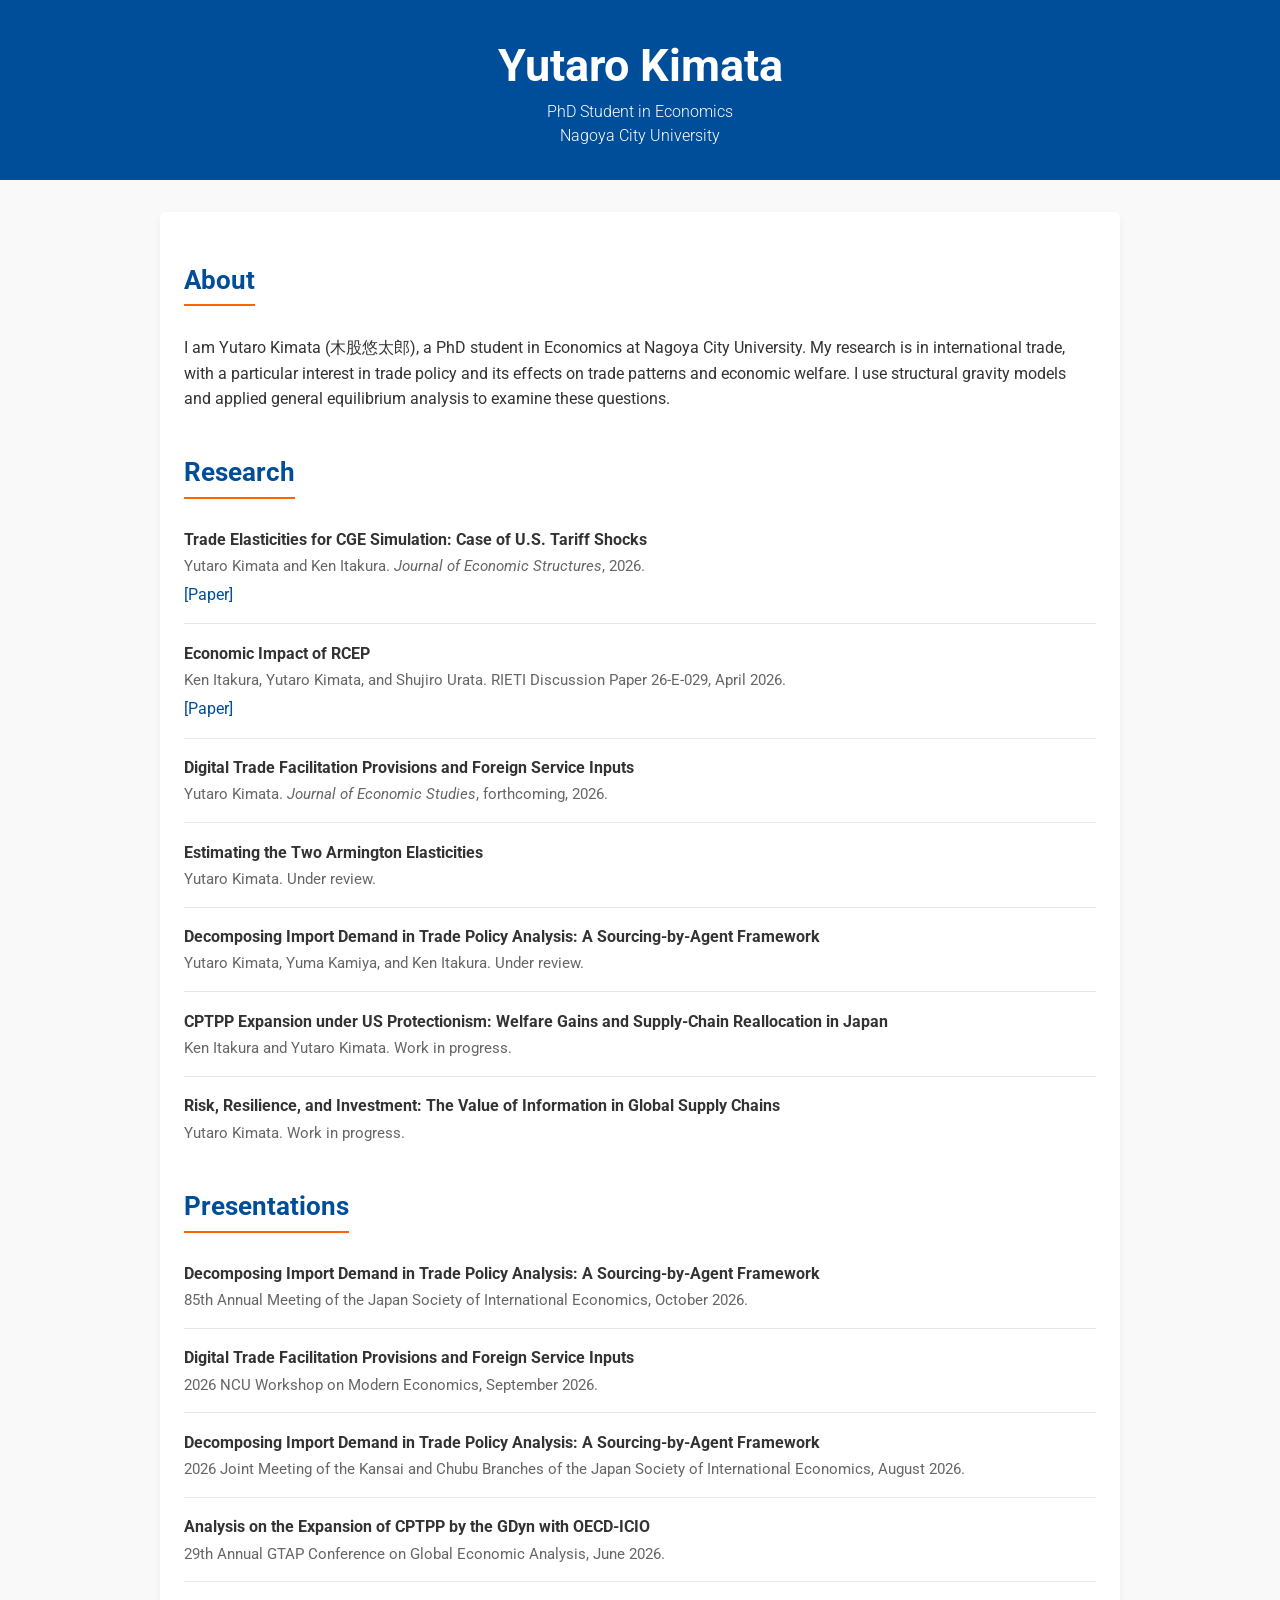
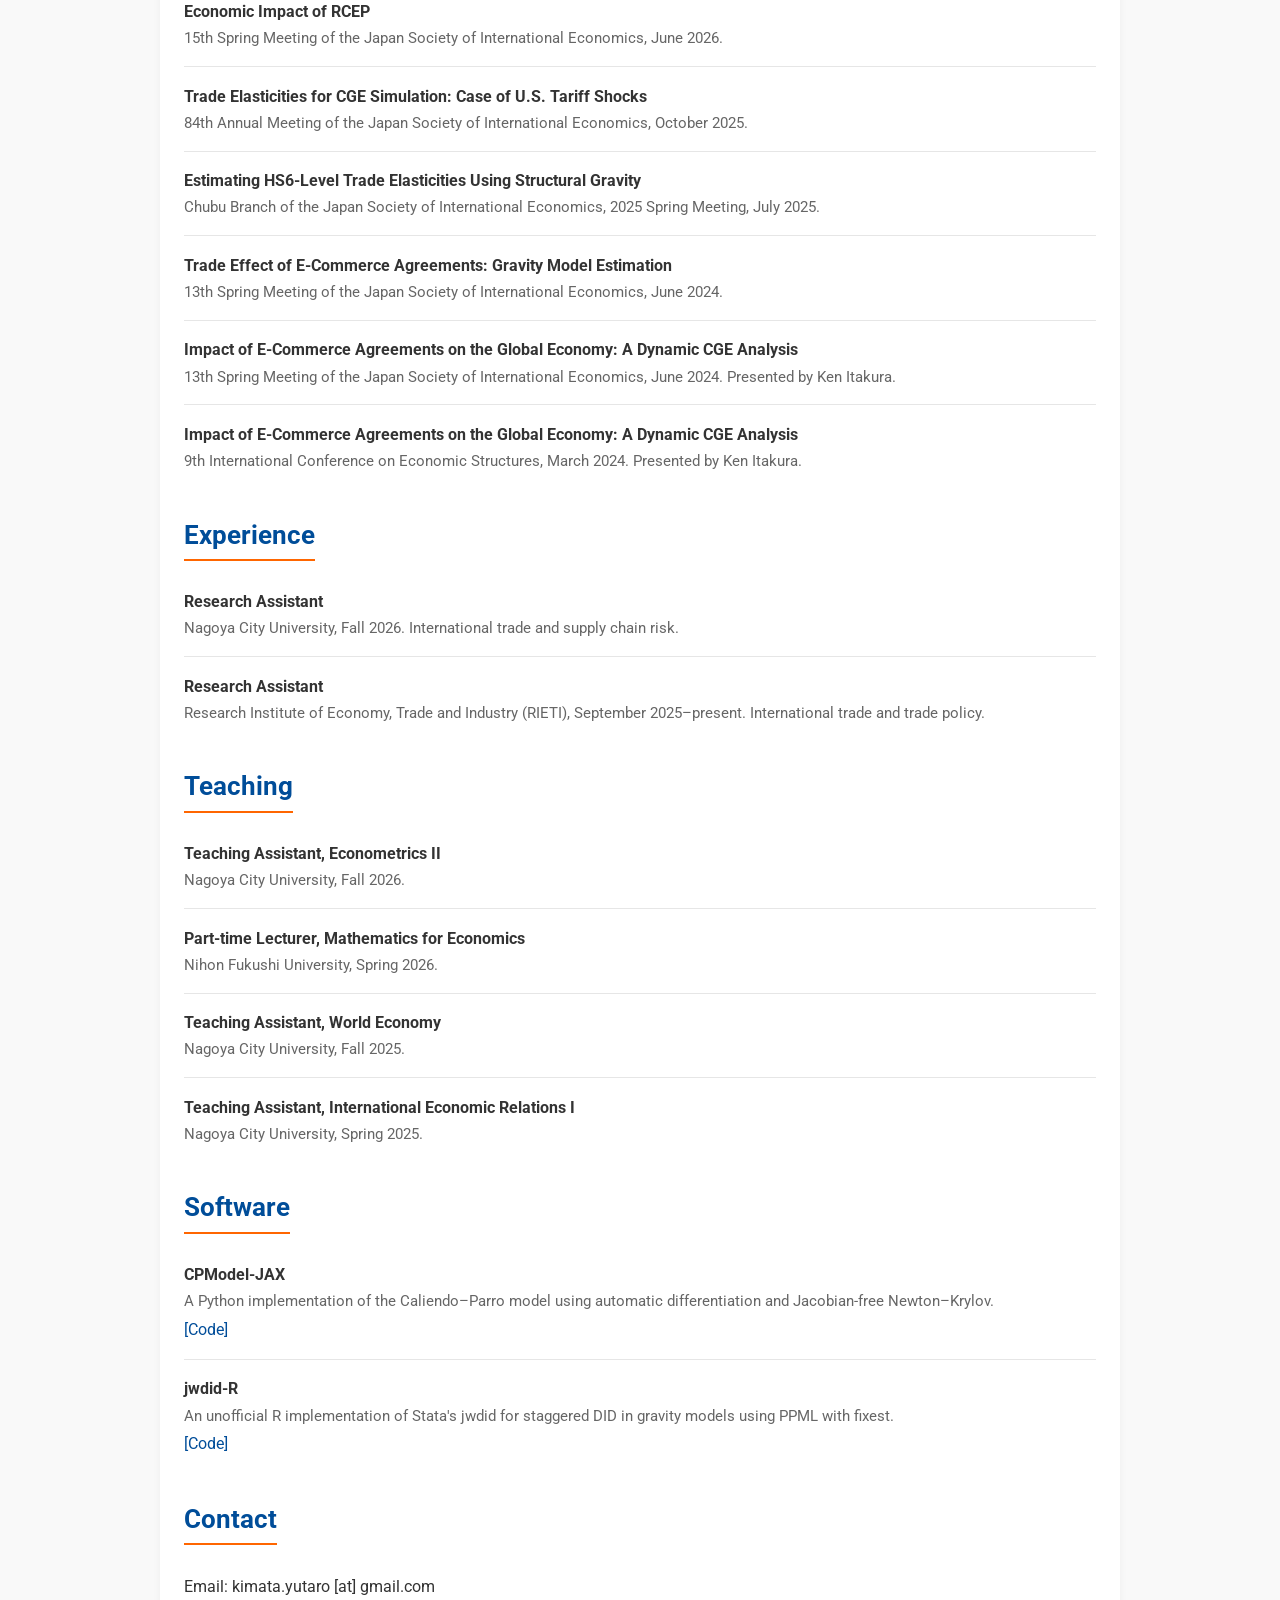
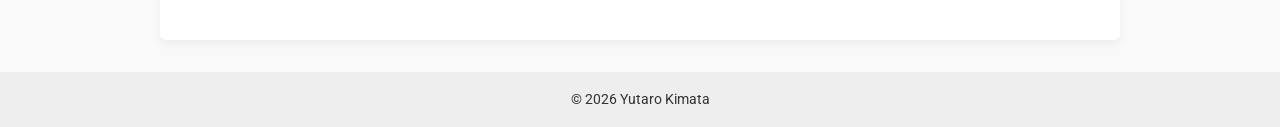
==== commit 2bca893f: "" ====
--- a/index.html
+++ b/index.html
@@ -56,21 +56,12 @@
             [Paper]
           </a>
         </li>
-        
-        <li>
-          <span class="paper-title">
-            Digital Trade Facilitation Provisions and Foreign Service Inputs
-          </span>
-          <span class="note">Yutaro Kimata.
-            <i>Journal of Economic Studies</i>, forthcoming, 2026.
-          </span>
-        </li>
 
         <li>
           <span class="paper-title">Economic Impact of RCEP</span>
           <span class="note">
             Ken Itakura, Yutaro Kimata, and Shujiro Urata. RIETI Discussion
-            Paper 26-E-029, April 2026. Under review.
+            Paper 26-E-029, April 2026.
           </span>
           <a href="https://www.rieti.go.jp/en/publications/summary/26040008.html" target="_blank"
             rel="noopener noreferrer">
@@ -80,6 +71,15 @@
 
         <li>
           <span class="paper-title">
+            Digital Trade Facilitation Provisions and Foreign Service Inputs
+          </span>
+          <span class="note">Yutaro Kimata.
+            <i>Journal of Economic Studies</i>, forthcoming, 2026.
+          </span>
+        </li>
+
+        <li>
+          <span class="paper-title">
             Estimating the Two Armington Elasticities
           </span>
           <span class="note"> Yutaro Kimata. Under review. </span>
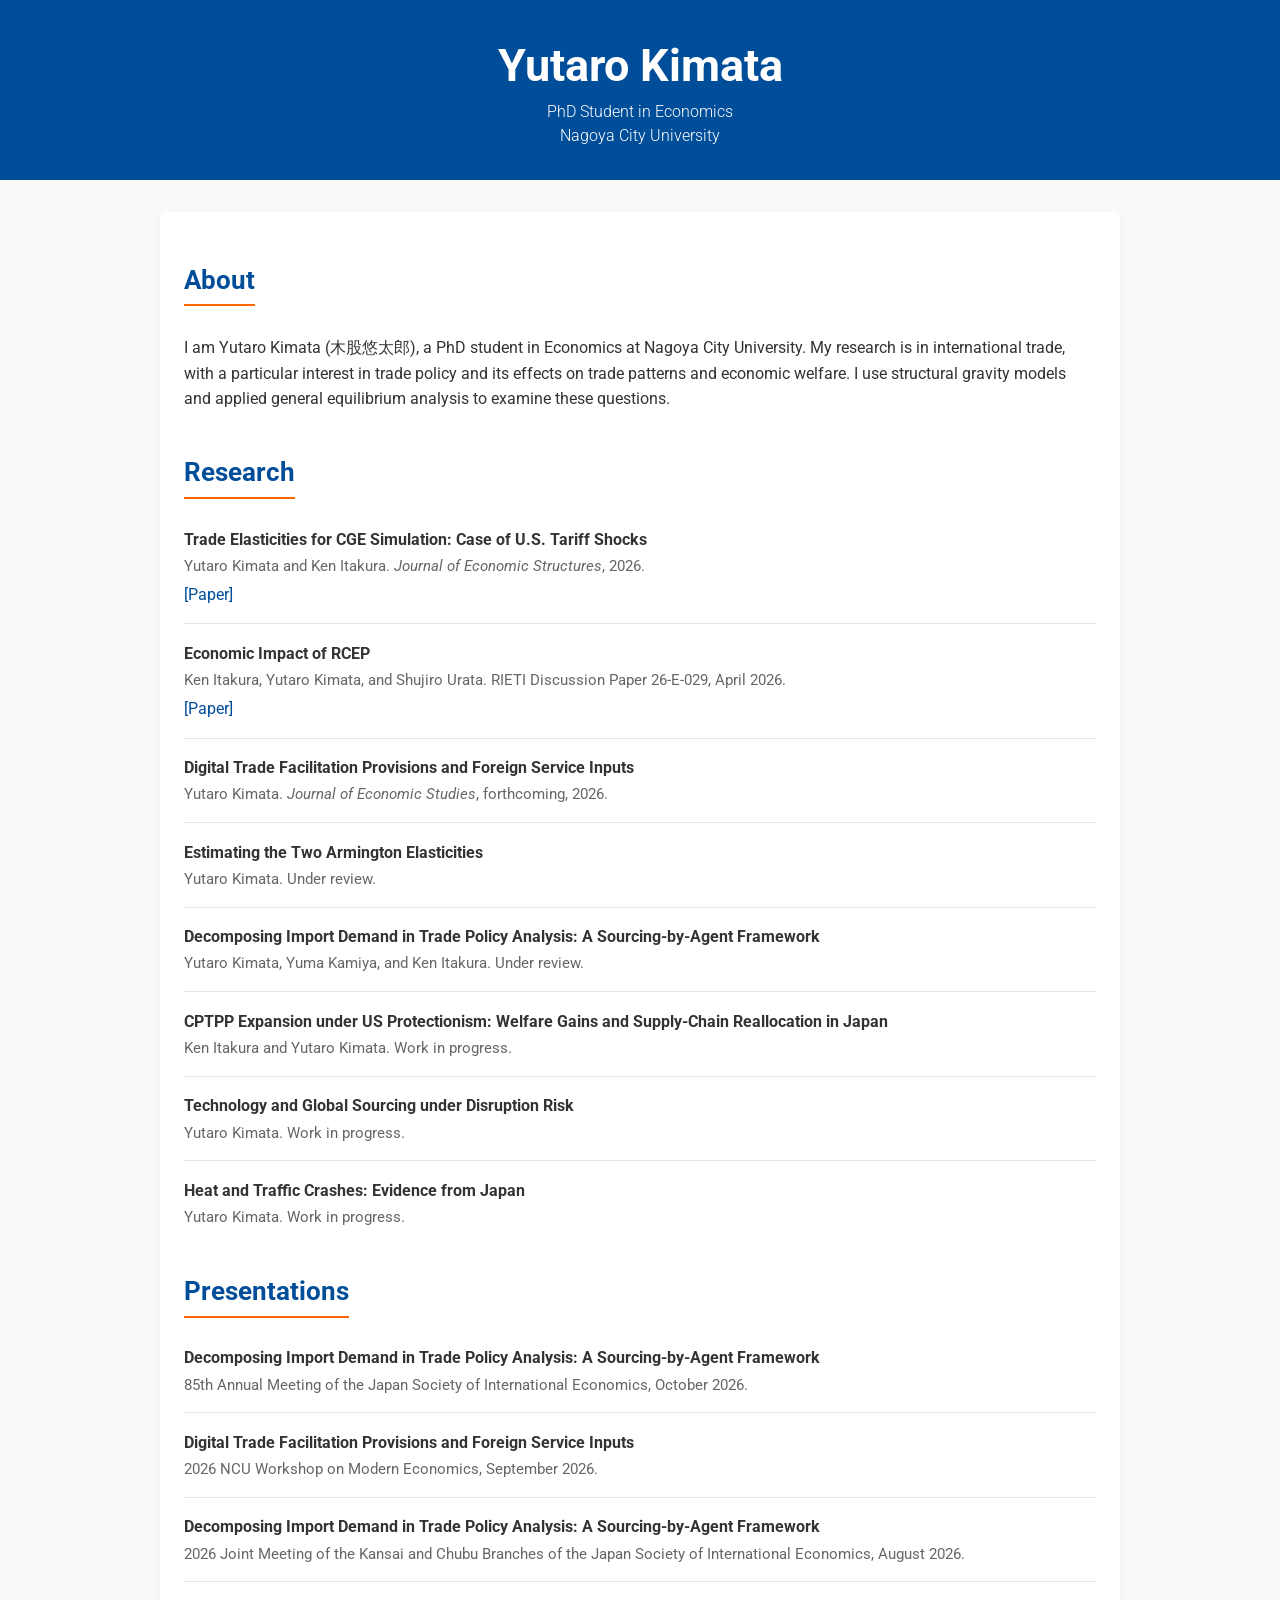
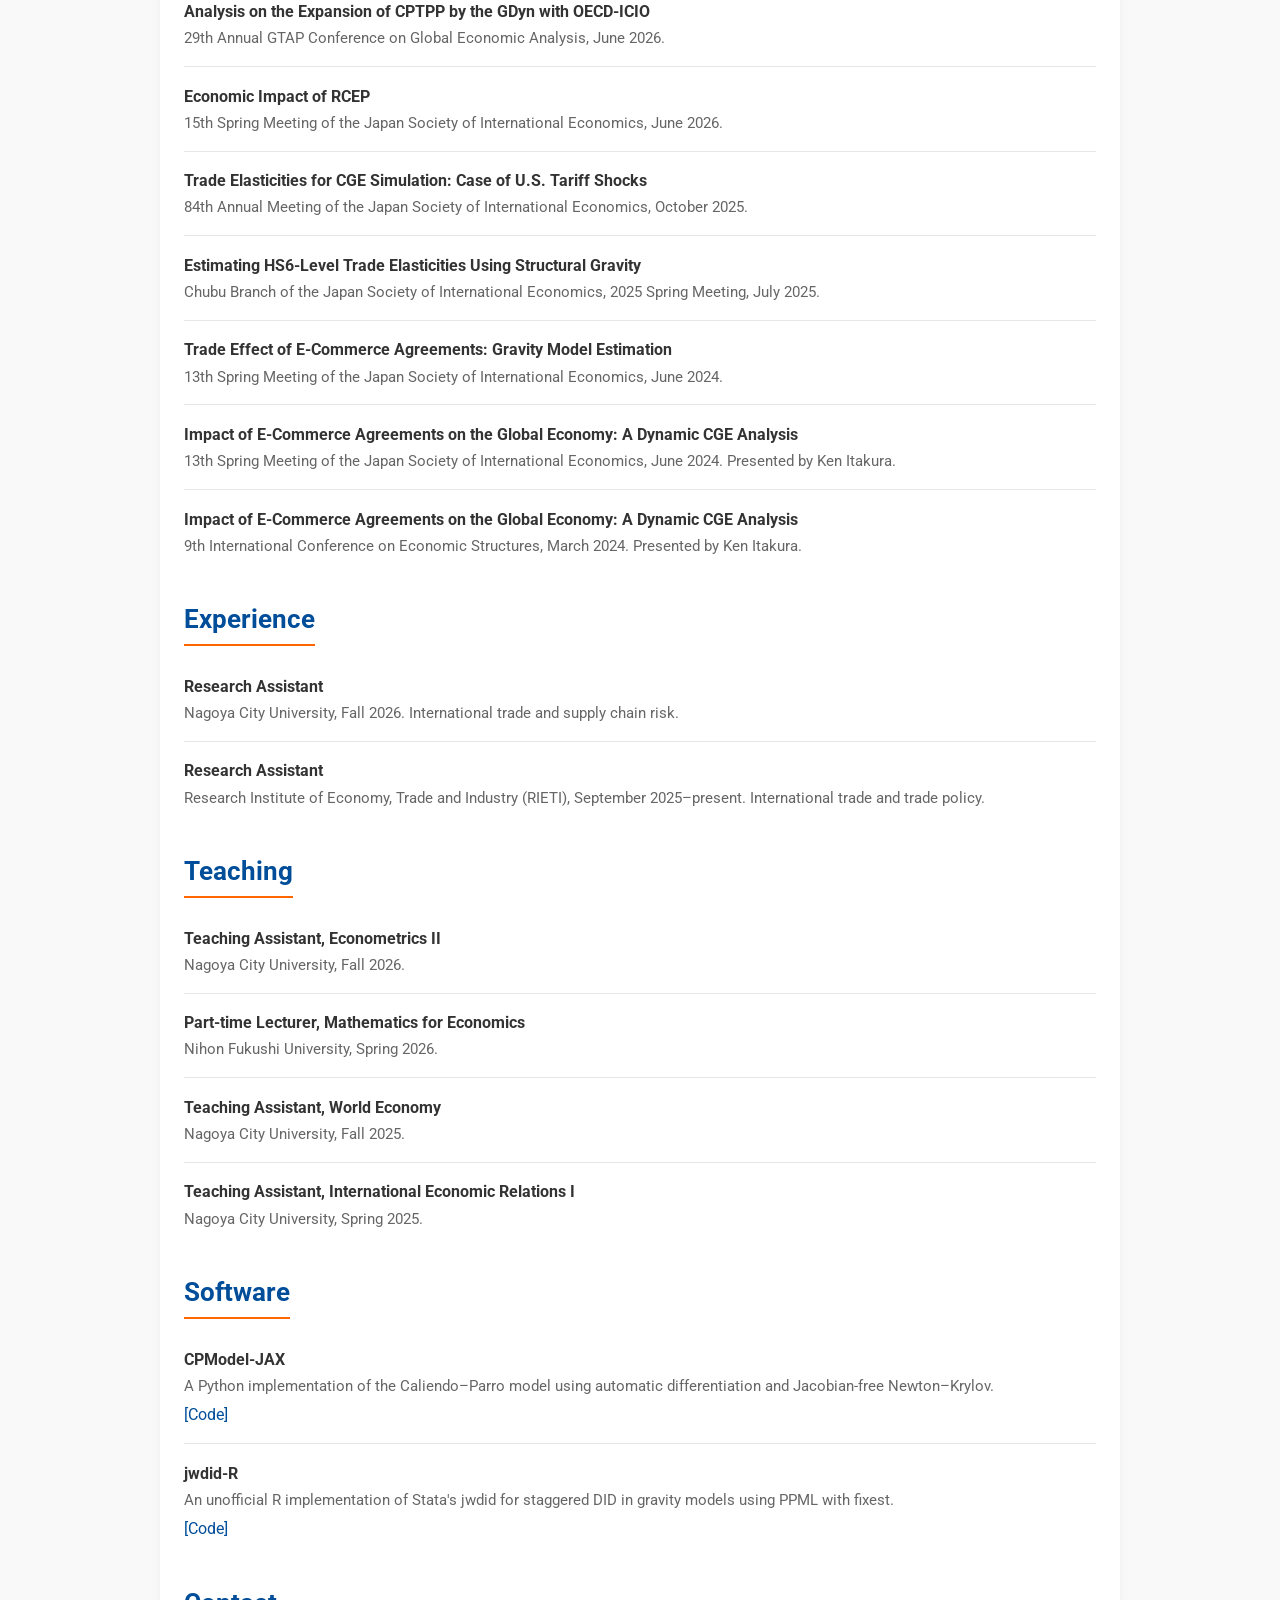
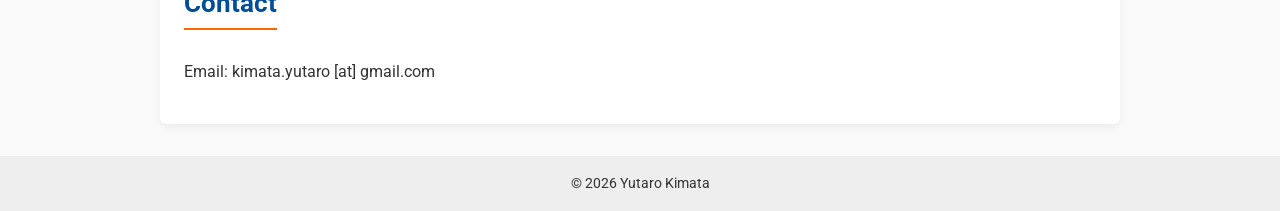
==== commit aebbe49c: "" ====
--- a/index.html
+++ b/index.html
@@ -105,8 +105,14 @@
 
         <li>
           <span class="paper-title">
-            Risk, Resilience, and Investment: The Value of Information in
-            Global Supply Chains
+            Technology and Global Sourcing under Disruption Risk
+          </span>
+          <span class="note">Yutaro Kimata. Work in progress.</span>
+        </li>
+
+        <li>
+          <span class="paper-title">
+            Heat and Traffic Crashes: Evidence from Japan
           </span>
           <span class="note">Yutaro Kimata. Work in progress.</span>
         </li>
